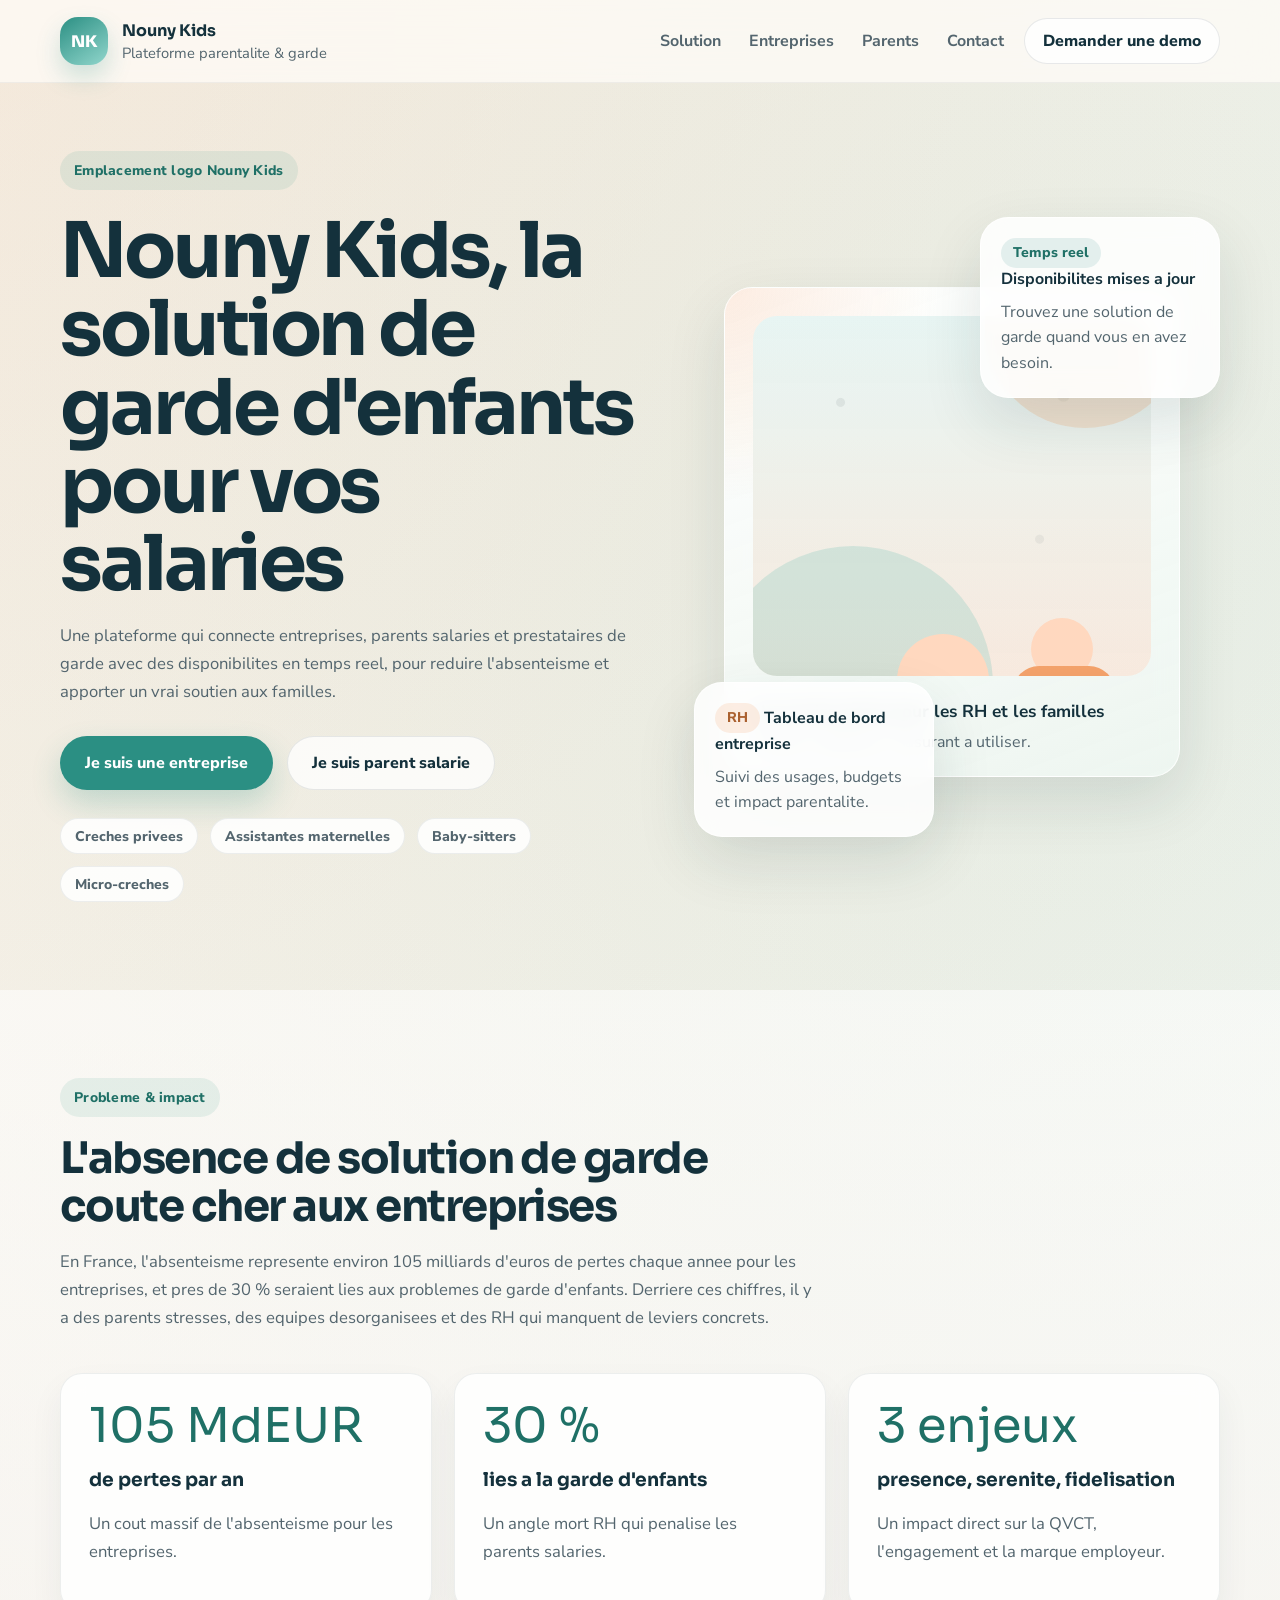
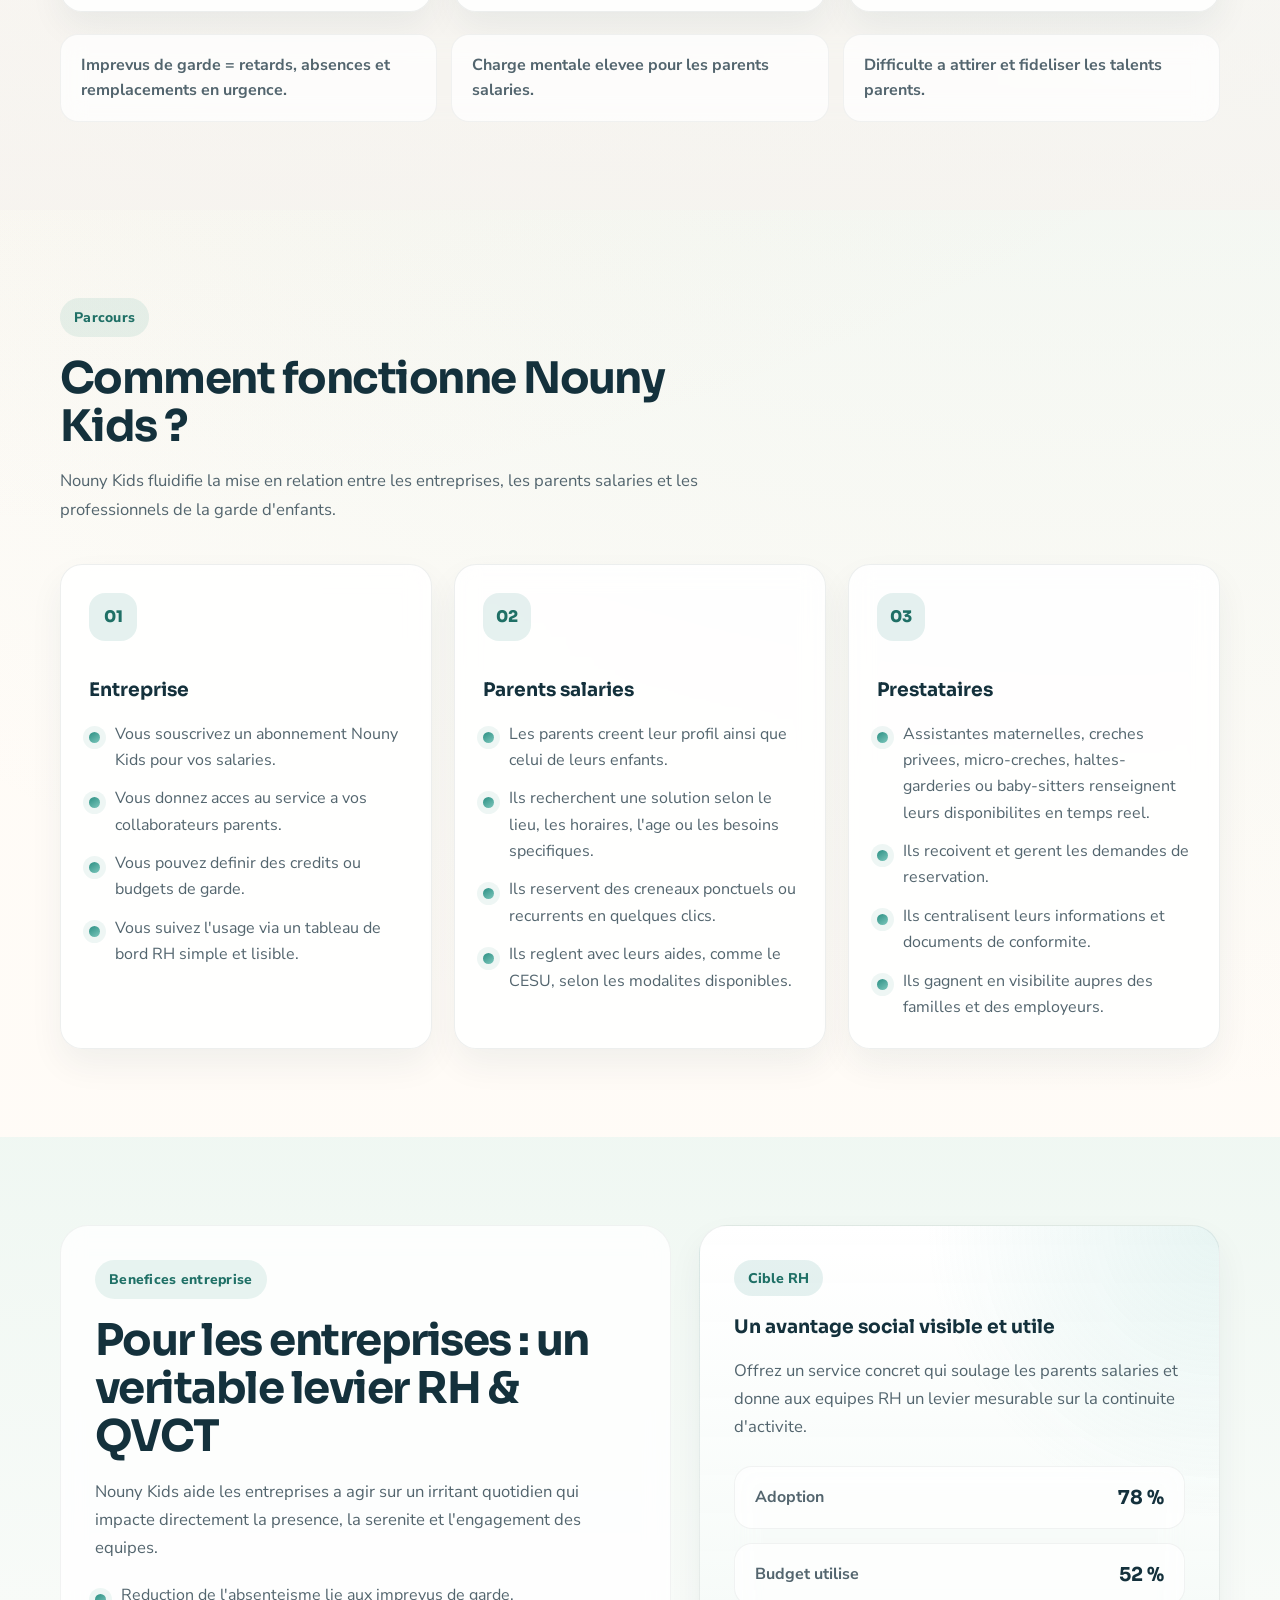
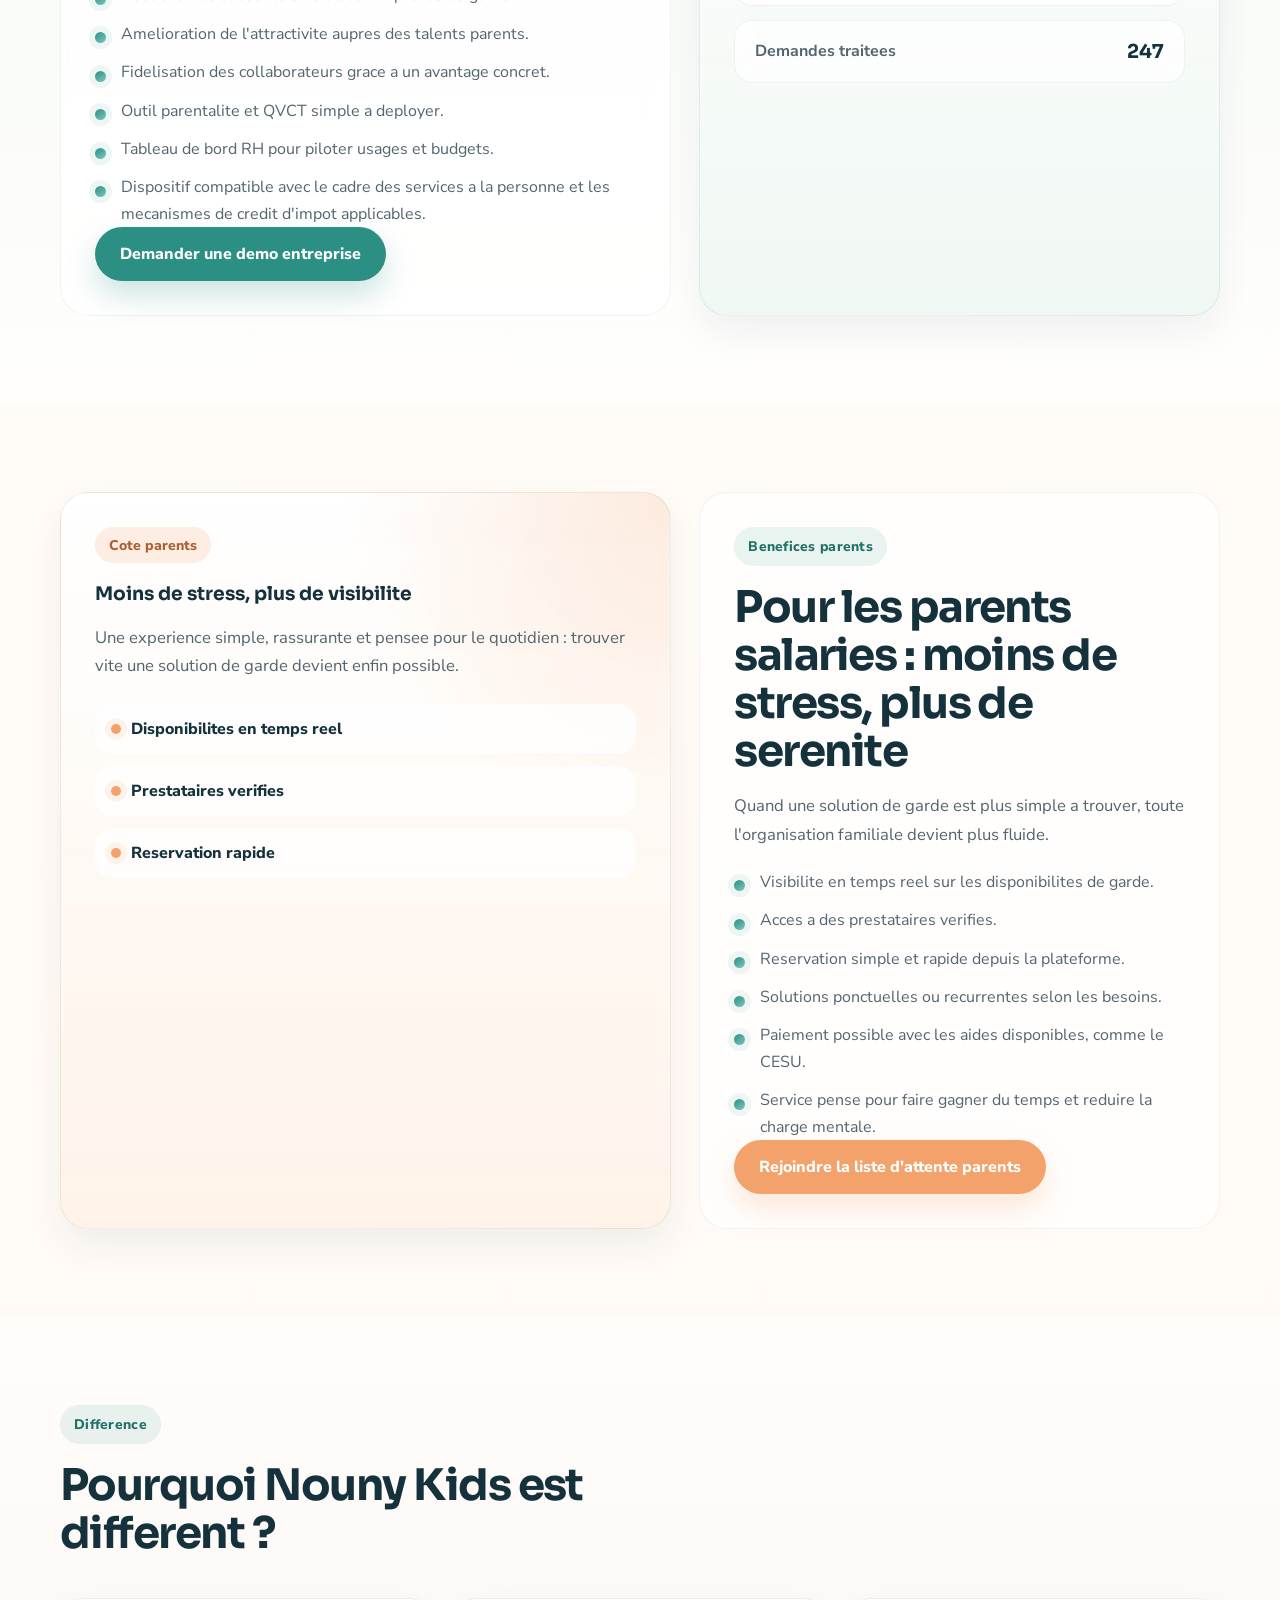
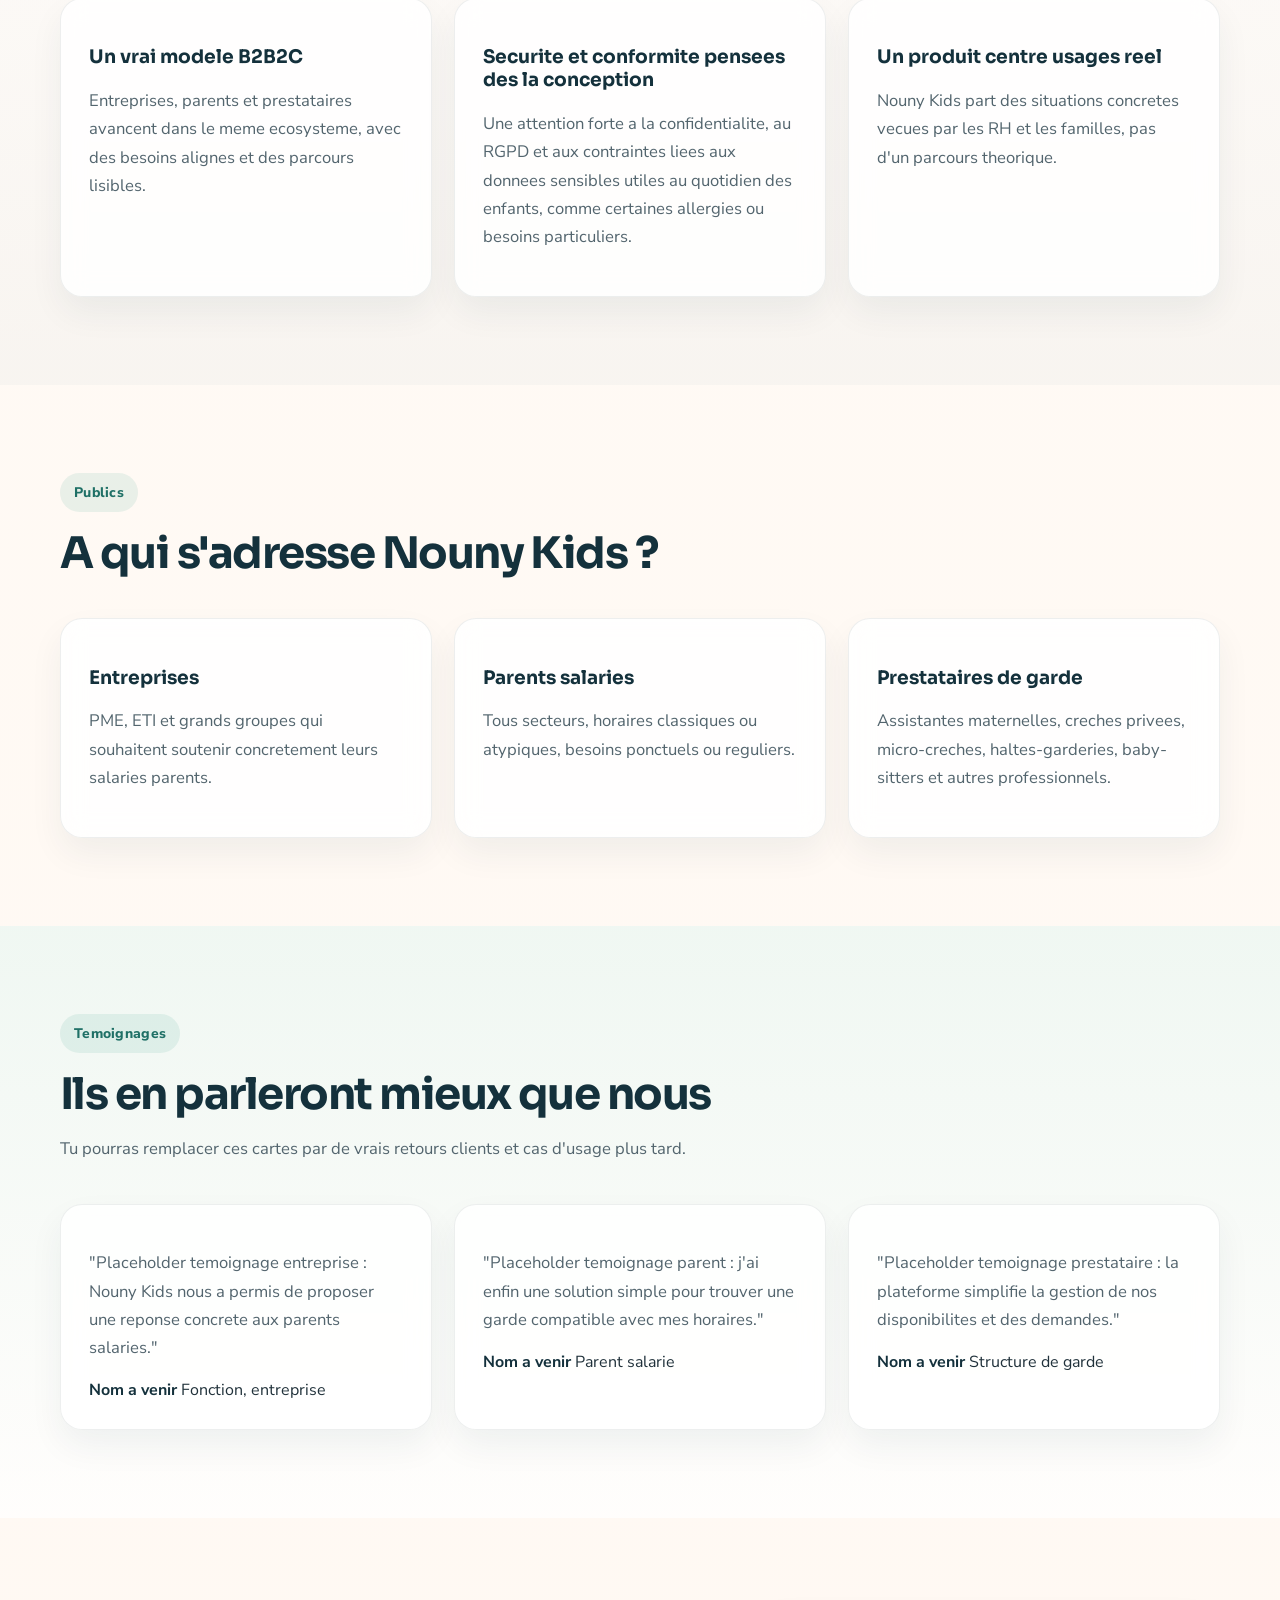
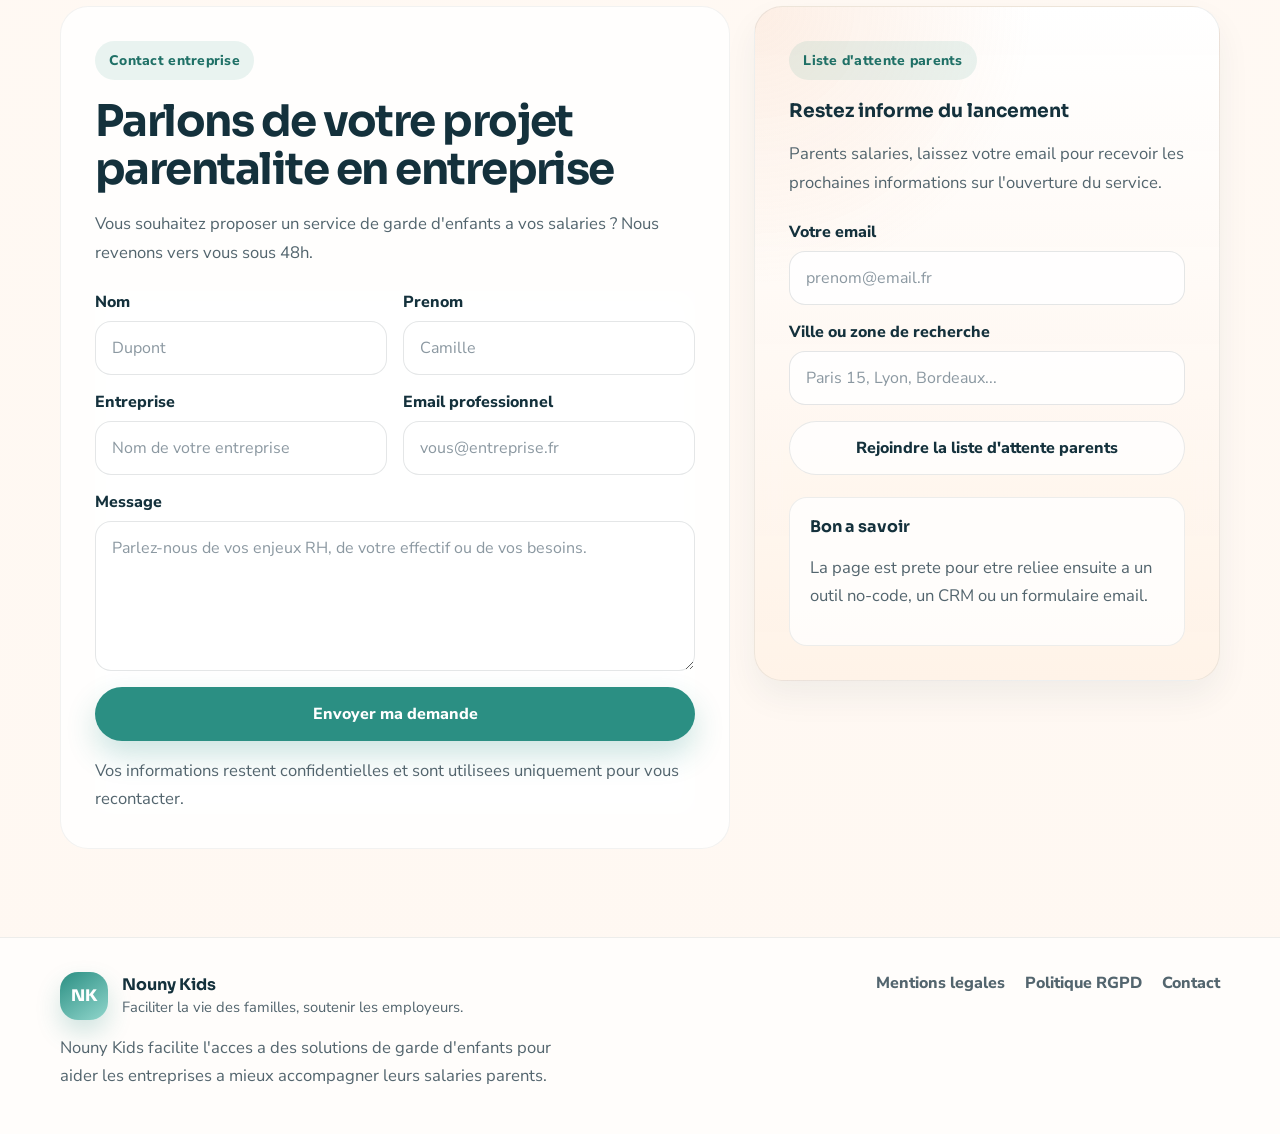
==== index.html @ cc4202b6 "Initial landing page" ====
<!DOCTYPE html>
<html lang="fr">
  <head>
    <meta charset="UTF-8" />
    <meta name="viewport" content="width=device-width, initial-scale=1.0" />
    <title>Nouny Kids | Solution de garde d'enfants pour les salaries</title>
    <meta
      name="description"
      content="Nouny Kids connecte entreprises, parents salaries et professionnels de la garde d'enfants avec des disponibilites en temps reel."
    />
    <link rel="preconnect" href="https://fonts.googleapis.com" />
    <link rel="preconnect" href="https://fonts.gstatic.com" crossorigin />
    <link
      href="https://fonts.googleapis.com/css2?family=Nunito+Sans:wght@400;500;600;700;800&family=Sora:wght@500;600;700;800&display=swap"
      rel="stylesheet"
    />
    <link rel="stylesheet" href="./styles.css" />
  </head>
  <body>
    <header class="site-header">
      <div class="container header-inner">
        <a class="brand" href="#top" aria-label="Nouny Kids">
          <span class="brand-mark">NK</span>
          <span class="brand-text">
            <strong>Nouny Kids</strong>
            <span>Plateforme parentalite & garde</span>
          </span>
        </a>

        <button
          class="nav-toggle"
          type="button"
          aria-expanded="false"
          aria-controls="site-nav"
          aria-label="Ouvrir le menu"
        >
          <span></span>
          <span></span>
          <span></span>
        </button>

        <nav class="site-nav" id="site-nav">
          <a href="#solution">Solution</a>
          <a href="#entreprises">Entreprises</a>
          <a href="#parents">Parents</a>
          <a href="#contact">Contact</a>
        </nav>

        <a class="button button-small button-secondary header-cta" href="#contact"
          >Demander une demo</a
        >
      </div>
    </header>

    <main id="top">
      <section class="hero section">
        <div class="container hero-grid">
          <div class="hero-copy">
            <div class="eyebrow">Emplacement logo Nouny Kids</div>
            <h1>Nouny Kids, la solution de garde d'enfants pour vos salaries</h1>
            <p class="hero-lead">
              Une plateforme qui connecte entreprises, parents salaries et
              prestataires de garde avec des disponibilites en temps reel, pour
              reduire l'absenteisme et apporter un vrai soutien aux familles.
            </p>

            <div class="hero-actions">
              <a class="button button-primary" href="#contact"
                >Je suis une entreprise</a
              >
              <a class="button button-secondary" href="#waitlist"
                >Je suis parent salarie</a
              >
            </div>

            <div class="hero-trust">
              <span>Creches privees</span>
              <span>Assistantes maternelles</span>
              <span>Baby-sitters</span>
              <span>Micro-creches</span>
            </div>
          </div>

          <div class="hero-visual" aria-hidden="true">
            <div class="visual-card visual-card-main">
              <div class="family-scene">
                <div class="parent-figure">
                  <span class="face"></span>
                  <span class="body"></span>
                </div>
                <div class="child-figure">
                  <span class="face"></span>
                  <span class="body"></span>
                </div>
                <div class="scene-dots"></div>
              </div>
              <div class="visual-caption">
                <strong>Un service pense pour les RH et les familles</strong>
                <span>Simple a deployer, rassurant a utiliser.</span>
              </div>
            </div>

            <div class="visual-card visual-card-floating floating-top">
              <span class="mini-pill">Temps reel</span>
              <strong>Disponibilites mises a jour</strong>
              <p>Trouvez une solution de garde quand vous en avez besoin.</p>
            </div>

            <div class="visual-card visual-card-floating floating-bottom">
              <span class="mini-pill mini-pill-alt">RH</span>
              <strong>Tableau de bord entreprise</strong>
              <p>Suivi des usages, budgets et impact parentalite.</p>
            </div>
          </div>
        </div>
      </section>

      <section class="section section-muted" id="solution">
        <div class="container">
          <div class="section-heading">
            <span class="eyebrow">Probleme & impact</span>
            <h2>L'absence de solution de garde coute cher aux entreprises</h2>
            <p>
              En France, l'absenteisme represente environ 105 milliards d'euros
              de pertes chaque annee pour les entreprises, et pres de 30 %
              seraient lies aux problemes de garde d'enfants. Derriere ces
              chiffres, il y a des parents stresses, des equipes desorganisees
              et des RH qui manquent de leviers concrets.
            </p>
          </div>

          <div class="stats-grid">
            <article class="stat-card">
              <span class="stat-value">105 MdEUR</span>
              <h3>de pertes par an</h3>
              <p>Un cout massif de l'absenteisme pour les entreprises.</p>
            </article>
            <article class="stat-card">
              <span class="stat-value">30 %</span>
              <h3>lies a la garde d'enfants</h3>
              <p>Un angle mort RH qui penalise les parents salaries.</p>
            </article>
            <article class="stat-card">
              <span class="stat-value">3 enjeux</span>
              <h3>presence, serenite, fidelisation</h3>
              <p>
                Un impact direct sur la QVCT, l'engagement et la marque employeur.
              </p>
            </article>
          </div>

          <div class="impact-strip">
            <div>Imprevus de garde = retards, absences et remplacements en urgence.</div>
            <div>Charge mentale elevee pour les parents salaries.</div>
            <div>Difficulte a attirer et fideliser les talents parents.</div>
          </div>
        </div>
      </section>

      <section class="section">
        <div class="container">
          <div class="section-heading narrow">
            <span class="eyebrow">Parcours</span>
            <h2>Comment fonctionne Nouny Kids ?</h2>
            <p>
              Nouny Kids fluidifie la mise en relation entre les entreprises,
              les parents salaries et les professionnels de la garde d'enfants.
            </p>
          </div>

          <div class="steps-grid">
            <article class="step-card">
              <div class="step-badge">01</div>
              <h3>Entreprise</h3>
              <ul>
                <li>Vous souscrivez un abonnement Nouny Kids pour vos salaries.</li>
                <li>Vous donnez acces au service a vos collaborateurs parents.</li>
                <li>Vous pouvez definir des credits ou budgets de garde.</li>
                <li>Vous suivez l'usage via un tableau de bord RH simple et lisible.</li>
              </ul>
            </article>

            <article class="step-card">
              <div class="step-badge">02</div>
              <h3>Parents salaries</h3>
              <ul>
                <li>Les parents creent leur profil ainsi que celui de leurs enfants.</li>
                <li>
                  Ils recherchent une solution selon le lieu, les horaires, l'age
                  ou les besoins specifiques.
                </li>
                <li>
                  Ils reservent des creneaux ponctuels ou recurrents en quelques clics.
                </li>
                <li>Ils reglent avec leurs aides, comme le CESU, selon les modalites disponibles.</li>
              </ul>
            </article>

            <article class="step-card">
              <div class="step-badge">03</div>
              <h3>Prestataires</h3>
              <ul>
                <li>
                  Assistantes maternelles, creches privees, micro-creches,
                  haltes-garderies ou baby-sitters renseignent leurs disponibilites
                  en temps reel.
                </li>
                <li>Ils recoivent et gerent les demandes de reservation.</li>
                <li>Ils centralisent leurs informations et documents de conformite.</li>
                <li>Ils gagnent en visibilite aupres des familles et des employeurs.</li>
              </ul>
            </article>
          </div>
        </div>
      </section>

      <section class="section section-tint" id="entreprises">
        <div class="container split-layout">
          <div class="content-panel">
            <span class="eyebrow">Benefices entreprise</span>
            <h2>Pour les entreprises : un veritable levier RH & QVCT</h2>
            <p>
              Nouny Kids aide les entreprises a agir sur un irritant quotidien
              qui impacte directement la presence, la serenite et l'engagement
              des equipes.
            </p>
            <ul class="benefits-list">
              <li>Reduction de l'absenteisme lie aux imprevus de garde.</li>
              <li>Amelioration de l'attractivite aupres des talents parents.</li>
              <li>Fidelisation des collaborateurs grace a un avantage concret.</li>
              <li>Outil parentalite et QVCT simple a deployer.</li>
              <li>Tableau de bord RH pour piloter usages et budgets.</li>
              <li>
                Dispositif compatible avec le cadre des services a la personne et
                les mecanismes de credit d'impot applicables.
              </li>
            </ul>
            <a class="button button-primary" href="#contact"
              >Demander une demo entreprise</a
            >
          </div>

          <aside class="info-card">
            <div class="info-chip">Cible RH</div>
            <h3>Un avantage social visible et utile</h3>
            <p>
              Offrez un service concret qui soulage les parents salaries et donne
              aux equipes RH un levier mesurable sur la continuite d'activite.
            </p>
            <div class="dashboard-mockup">
              <div>
                <span>Adoption</span>
                <strong>78 %</strong>
              </div>
              <div>
                <span>Budget utilise</span>
                <strong>52 %</strong>
              </div>
              <div>
                <span>Demandes traitees</span>
                <strong>247</strong>
              </div>
            </div>
          </aside>
        </div>
      </section>

      <section class="section" id="parents">
        <div class="container split-layout reverse-on-mobile">
          <aside class="info-card info-card-warm">
            <div class="info-chip info-chip-soft">Cote parents</div>
            <h3>Moins de stress, plus de visibilite</h3>
            <p>
              Une experience simple, rassurante et pensee pour le quotidien :
              trouver vite une solution de garde devient enfin possible.
            </p>
            <div class="check-stack">
              <span>Disponibilites en temps reel</span>
              <span>Prestataires verifies</span>
              <span>Reservation rapide</span>
            </div>
          </aside>

          <div class="content-panel">
            <span class="eyebrow">Benefices parents</span>
            <h2>Pour les parents salaries : moins de stress, plus de serenite</h2>
            <p>
              Quand une solution de garde est plus simple a trouver, toute
              l'organisation familiale devient plus fluide.
            </p>
            <ul class="benefits-list">
              <li>Visibilite en temps reel sur les disponibilites de garde.</li>
              <li>Acces a des prestataires verifies.</li>
              <li>Reservation simple et rapide depuis la plateforme.</li>
              <li>Solutions ponctuelles ou recurrentes selon les besoins.</li>
              <li>Paiement possible avec les aides disponibles, comme le CESU.</li>
              <li>
                Service pense pour faire gagner du temps et reduire la charge mentale.
              </li>
            </ul>
            <a class="button button-secondary button-secondary-strong" href="#waitlist"
              >Rejoindre la liste d'attente parents</a
            >
          </div>
        </div>
      </section>

      <section class="section section-muted">
        <div class="container">
          <div class="section-heading narrow">
            <span class="eyebrow">Difference</span>
            <h2>Pourquoi Nouny Kids est different ?</h2>
          </div>

          <div class="feature-grid">
            <article class="feature-card">
              <h3>Un vrai modele B2B2C</h3>
              <p>
                Entreprises, parents et prestataires avancent dans le meme
                ecosysteme, avec des besoins alignes et des parcours lisibles.
              </p>
            </article>
            <article class="feature-card">
              <h3>Securite et conformite pensees des la conception</h3>
              <p>
                Une attention forte a la confidentialite, au RGPD et aux
                contraintes liees aux donnees sensibles utiles au quotidien des
                enfants, comme certaines allergies ou besoins particuliers.
              </p>
            </article>
            <article class="feature-card">
              <h3>Un produit centre usages reel</h3>
              <p>
                Nouny Kids part des situations concretes vecues par les RH et
                les familles, pas d'un parcours theorique.
              </p>
            </article>
          </div>
        </div>
      </section>

      <section class="section">
        <div class="container">
          <div class="section-heading narrow">
            <span class="eyebrow">Publics</span>
            <h2>A qui s'adresse Nouny Kids ?</h2>
          </div>

          <div class="audience-grid">
            <article class="audience-card">
              <h3>Entreprises</h3>
              <p>
                PME, ETI et grands groupes qui souhaitent soutenir concretement
                leurs salaries parents.
              </p>
            </article>
            <article class="audience-card">
              <h3>Parents salaries</h3>
              <p>
                Tous secteurs, horaires classiques ou atypiques, besoins
                ponctuels ou reguliers.
              </p>
            </article>
            <article class="audience-card">
              <h3>Prestataires de garde</h3>
              <p>
                Assistantes maternelles, creches privees, micro-creches,
                haltes-garderies, baby-sitters et autres professionnels.
              </p>
            </article>
          </div>
        </div>
      </section>

      <section class="section section-tint">
        <div class="container">
          <div class="section-heading narrow">
            <span class="eyebrow">Temoignages</span>
            <h2>Ils en parleront mieux que nous</h2>
            <p>
              Tu pourras remplacer ces cartes par de vrais retours clients et
              cas d'usage plus tard.
            </p>
          </div>

          <div class="testimonials-grid">
            <article class="testimonial-card">
              <p>
                "Placeholder temoignage entreprise : Nouny Kids nous a permis de
                proposer une reponse concrete aux parents salaries."
              </p>
              <strong>Nom a venir</strong>
              <span>Fonction, entreprise</span>
            </article>
            <article class="testimonial-card">
              <p>
                "Placeholder temoignage parent : j'ai enfin une solution simple
                pour trouver une garde compatible avec mes horaires."
              </p>
              <strong>Nom a venir</strong>
              <span>Parent salarie</span>
            </article>
            <article class="testimonial-card">
              <p>
                "Placeholder temoignage prestataire : la plateforme simplifie la
                gestion de nos disponibilites et des demandes."
              </p>
              <strong>Nom a venir</strong>
              <span>Structure de garde</span>
            </article>
          </div>
        </div>
      </section>

      <section class="section" id="contact">
        <div class="container contact-grid">
          <div class="content-panel">
            <span class="eyebrow">Contact entreprise</span>
            <h2>Parlons de votre projet parentalite en entreprise</h2>
            <p>
              Vous souhaitez proposer un service de garde d'enfants a vos
              salaries ? Nous revenons vers vous sous 48h.
            </p>

            <form class="contact-form" action="#" method="post">
              <div class="form-row">
                <label>
                  <span>Nom</span>
                  <input type="text" name="last_name" placeholder="Dupont" />
                </label>
                <label>
                  <span>Prenom</span>
                  <input type="text" name="first_name" placeholder="Camille" />
                </label>
              </div>

              <div class="form-row">
                <label>
                  <span>Entreprise</span>
                  <input type="text" name="company" placeholder="Nom de votre entreprise" />
                </label>
                <label>
                  <span>Email professionnel</span>
                  <input type="email" name="email" placeholder="vous@entreprise.fr" />
                </label>
              </div>

              <label>
                <span>Message</span>
                <textarea
                  name="message"
                  rows="5"
                  placeholder="Parlez-nous de vos enjeux RH, de votre effectif ou de vos besoins."
                ></textarea>
              </label>

              <button class="button button-primary" type="submit">
                Envoyer ma demande
              </button>
              <p class="form-note">
                Vos informations restent confidentielles et sont utilisees
                uniquement pour vous recontacter.
              </p>
            </form>
          </div>

          <aside class="waitlist-card" id="waitlist">
            <span class="eyebrow">Liste d'attente parents</span>
            <h3>Restez informe du lancement</h3>
            <p>
              Parents salaries, laissez votre email pour recevoir les prochaines
              informations sur l'ouverture du service.
            </p>

            <form class="waitlist-form" action="#" method="post">
              <label>
                <span>Votre email</span>
                <input type="email" name="waitlist_email" placeholder="prenom@email.fr" />
              </label>
              <label>
                <span>Ville ou zone de recherche</span>
                <input type="text" name="area" placeholder="Paris 15, Lyon, Bordeaux..." />
              </label>
              <button class="button button-secondary button-full" type="submit">
                Rejoindre la liste d'attente parents
              </button>
            </form>

            <div class="waitlist-note">
              <strong>Bon a savoir</strong>
              <p>
                La page est prete pour etre reliee ensuite a un outil no-code,
                un CRM ou un formulaire email.
              </p>
            </div>
          </aside>
        </div>
      </section>
    </main>

    <footer class="site-footer">
      <div class="container footer-inner">
        <div>
          <a class="brand brand-footer" href="#top" aria-label="Nouny Kids">
            <span class="brand-mark">NK</span>
            <span class="brand-text">
              <strong>Nouny Kids</strong>
              <span>Faciliter la vie des familles, soutenir les employeurs.</span>
            </span>
          </a>
          <p class="footer-mission">
            Nouny Kids facilite l'acces a des solutions de garde d'enfants pour
            aider les entreprises a mieux accompagner leurs salaries parents.
          </p>
        </div>

        <nav class="footer-links" aria-label="Liens legaux">
          <a href="#">Mentions legales</a>
          <a href="#">Politique RGPD</a>
          <a href="#contact">Contact</a>
        </nav>
      </div>
    </footer>

    <script src="./script.js"></script>
  </body>
</html>
---- styles.css ----
:root {
  --bg: #fffdf9;
  --surface: rgba(255, 255, 255, 0.84);
  --surface-strong: #ffffff;
  --surface-muted: #f6f3ef;
  --surface-tint: #eef7f2;
  --surface-peach: #fff2e7;
  --text: #20313a;
  --text-soft: #53656e;
  --title: #14313c;
  --line: rgba(32, 49, 58, 0.1);
  --primary: #2b8f83;
  --primary-dark: #1f7066;
  --secondary: #f3a26b;
  --secondary-dark: #d18353;
  --accent: #7dc7bc;
  --shadow: 0 24px 60px rgba(26, 58, 61, 0.12);
  --radius-xl: 28px;
  --radius-lg: 22px;
  --radius-md: 18px;
  --radius-sm: 14px;
  --container: min(1160px, calc(100vw - 32px));
}

*,
*::before,
*::after {
  box-sizing: border-box;
}

html {
  scroll-behavior: smooth;
}

body {
  margin: 0;
  font-family: "Nunito Sans", sans-serif;
  color: var(--text);
  background:
    radial-gradient(circle at top left, rgba(243, 162, 107, 0.18), transparent 28%),
    radial-gradient(circle at 85% 8%, rgba(125, 199, 188, 0.2), transparent 30%),
    linear-gradient(180deg, #fffdf9 0%, #fff8f2 100%);
}

img {
  max-width: 100%;
  display: block;
}

a {
  color: inherit;
  text-decoration: none;
}

button,
input,
textarea {
  font: inherit;
}

.container {
  width: var(--container);
  margin: 0 auto;
}

.section {
  padding: 88px 0;
}

.section-muted {
  background: linear-gradient(180deg, rgba(255, 255, 255, 0.55), rgba(246, 243, 239, 0.8));
}

.section-tint {
  background: linear-gradient(180deg, rgba(238, 247, 242, 0.9), rgba(255, 255, 255, 0.76));
}

.site-header {
  position: sticky;
  top: 0;
  z-index: 20;
  backdrop-filter: blur(18px);
  background: rgba(255, 253, 249, 0.72);
  border-bottom: 1px solid rgba(32, 49, 58, 0.06);
}

.header-inner {
  display: flex;
  align-items: center;
  justify-content: space-between;
  min-height: 82px;
  gap: 20px;
}

.brand {
  display: inline-flex;
  align-items: center;
  gap: 14px;
}

.brand-mark {
  display: grid;
  place-items: center;
  width: 48px;
  height: 48px;
  border-radius: 18px;
  background: linear-gradient(145deg, var(--primary), #91d6cc);
  color: #fff;
  font-family: "Sora", sans-serif;
  font-weight: 800;
  box-shadow: 0 12px 24px rgba(43, 143, 131, 0.22);
}

.brand-text {
  display: flex;
  flex-direction: column;
  gap: 2px;
}

.brand-text strong,
h1,
h2,
h3 {
  font-family: "Sora", sans-serif;
}

.brand-text strong {
  color: var(--title);
  font-size: 1rem;
}

.brand-text span {
  color: var(--text-soft);
  font-size: 0.92rem;
}

.site-nav {
  display: flex;
  align-items: center;
  gap: 28px;
  margin-left: auto;
}

.site-nav a {
  color: var(--text-soft);
  font-weight: 700;
}

.site-nav a:hover,
.site-nav a:focus-visible {
  color: var(--title);
}

.nav-toggle {
  display: none;
  width: 48px;
  height: 48px;
  padding: 0;
  border: 0;
  border-radius: 16px;
  background: rgba(43, 143, 131, 0.1);
  cursor: pointer;
}

.nav-toggle span {
  display: block;
  width: 20px;
  height: 2px;
  margin: 5px auto;
  background: var(--title);
  border-radius: 999px;
}

.button {
  display: inline-flex;
  align-items: center;
  justify-content: center;
  gap: 10px;
  min-height: 54px;
  padding: 0 24px;
  border-radius: 999px;
  border: 1px solid transparent;
  font-weight: 800;
  transition:
    transform 0.18s ease,
    box-shadow 0.18s ease,
    background 0.18s ease;
}

.button:hover,
.button:focus-visible {
  transform: translateY(-1px);
}

.button-primary {
  background: var(--primary);
  color: #fff;
  box-shadow: 0 14px 30px rgba(43, 143, 131, 0.24);
}

.button-primary:hover,
.button-primary:focus-visible {
  background: var(--primary-dark);
}

.button-secondary {
  background: rgba(255, 255, 255, 0.76);
  color: var(--title);
  border-color: rgba(32, 49, 58, 0.1);
}

.button-secondary:hover,
.button-secondary:focus-visible {
  background: #fff;
  box-shadow: 0 10px 30px rgba(20, 49, 60, 0.08);
}

.button-secondary-strong {
  background: var(--secondary);
  color: #fff;
  border-color: transparent;
  box-shadow: 0 14px 30px rgba(243, 162, 107, 0.26);
}

.button-secondary-strong:hover,
.button-secondary-strong:focus-visible {
  background: var(--secondary-dark);
}

.button-small {
  min-height: 46px;
  padding: 0 18px;
}

.button-full {
  width: 100%;
}

.hero {
  padding-top: 68px;
}

.hero-grid {
  display: grid;
  grid-template-columns: 1.05fr 0.95fr;
  align-items: center;
  gap: 52px;
}

.eyebrow {
  display: inline-flex;
  align-items: center;
  gap: 10px;
  padding: 10px 14px;
  border-radius: 999px;
  background: rgba(43, 143, 131, 0.1);
  color: var(--primary-dark);
  font-weight: 800;
  font-size: 0.87rem;
  letter-spacing: 0.02em;
}

.hero-copy h1 {
  margin: 22px 0 18px;
  color: var(--title);
  font-size: clamp(2.8rem, 6vw, 4.9rem);
  line-height: 1.02;
  letter-spacing: -0.04em;
}

.hero-lead,
.section-heading p,
.content-panel p,
.info-card p,
.waitlist-card p,
.testimonial-card p,
.footer-mission,
.feature-card p,
.audience-card p,
.stat-card p {
  color: var(--text-soft);
  line-height: 1.7;
  font-size: 1.04rem;
}

.hero-actions {
  display: flex;
  flex-wrap: wrap;
  gap: 14px;
  margin-top: 30px;
}

.hero-trust {
  display: flex;
  flex-wrap: wrap;
  gap: 12px;
  margin-top: 28px;
}

.hero-trust span,
.mini-pill,
.info-chip {
  display: inline-flex;
  align-items: center;
  justify-content: center;
  min-height: 36px;
  padding: 0 14px;
  border-radius: 999px;
  background: rgba(255, 255, 255, 0.86);
  border: 1px solid rgba(32, 49, 58, 0.08);
  color: var(--text-soft);
  font-weight: 800;
  font-size: 0.88rem;
}

.hero-visual {
  position: relative;
  min-height: 620px;
}

.visual-card {
  position: absolute;
  border-radius: var(--radius-xl);
  background: rgba(255, 255, 255, 0.86);
  border: 1px solid rgba(255, 255, 255, 0.74);
  box-shadow: var(--shadow);
}

.visual-card-main {
  inset: 70px 40px 60px 30px;
  padding: 28px;
  background:
    radial-gradient(circle at top left, rgba(243, 162, 107, 0.2), transparent 32%),
    linear-gradient(160deg, rgba(255, 255, 255, 0.98), rgba(238, 247, 242, 0.88));
}

.family-scene {
  position: relative;
  height: 360px;
  border-radius: 24px;
  background:
    linear-gradient(180deg, rgba(125, 199, 188, 0.18), rgba(243, 162, 107, 0.15)),
    linear-gradient(180deg, #ffffff, #f8f6f2);
  overflow: hidden;
}

.family-scene::before,
.family-scene::after {
  content: "";
  position: absolute;
  border-radius: 999px;
}

.family-scene::before {
  width: 280px;
  height: 280px;
  left: -40px;
  bottom: -150px;
  background: rgba(125, 199, 188, 0.28);
}

.family-scene::after {
  width: 200px;
  height: 200px;
  right: -34px;
  top: -88px;
  background: rgba(243, 162, 107, 0.24);
}

.parent-figure,
.child-figure {
  position: absolute;
  bottom: 42px;
}

.parent-figure {
  left: 118px;
}

.child-figure {
  left: 260px;
  bottom: 58px;
}

.parent-figure .face,
.child-figure .face {
  display: block;
  border-radius: 999px;
  background: #ffd8bf;
  position: absolute;
}

.parent-figure .face {
  width: 92px;
  height: 92px;
  left: 26px;
  top: 0;
}

.child-figure .face {
  width: 62px;
  height: 62px;
  left: 18px;
  top: 0;
}

.parent-figure .body,
.child-figure .body {
  display: block;
  border-radius: 26px 26px 18px 18px;
  position: absolute;
}

.parent-figure .body {
  width: 144px;
  height: 188px;
  top: 72px;
  background: linear-gradient(180deg, #2b8f83, #1e6f68);
}

.child-figure .body {
  width: 102px;
  height: 132px;
  top: 48px;
  background: linear-gradient(180deg, #f3a26b, #db8350);
}

.scene-dots {
  position: absolute;
  inset: 0;
  background-image:
    radial-gradient(circle at 22% 24%, rgba(32, 49, 58, 0.08) 0 4px, transparent 5px),
    radial-gradient(circle at 78% 22%, rgba(32, 49, 58, 0.06) 0 6px, transparent 7px),
    radial-gradient(circle at 72% 62%, rgba(32, 49, 58, 0.06) 0 4px, transparent 5px);
}

.visual-caption {
  display: grid;
  gap: 8px;
  margin-top: 24px;
}

.visual-caption strong {
  color: var(--title);
  font-size: 1.08rem;
}

.visual-caption span {
  color: var(--text-soft);
}

.visual-card-floating {
  width: 240px;
  padding: 20px;
}

.floating-top {
  top: 0;
  right: 0;
}

.floating-bottom {
  left: 0;
  bottom: 0;
}

.visual-card-floating strong,
.feature-card h3,
.step-card h3,
.content-panel h2,
.info-card h3,
.waitlist-card h3,
.section-heading h2,
.stat-card h3,
.audience-card h3,
.testimonial-card strong {
  color: var(--title);
}

.visual-card-floating p {
  margin: 10px 0 0;
  color: var(--text-soft);
  line-height: 1.6;
}

.mini-pill {
  justify-self: start;
  min-height: 30px;
  padding: 0 12px;
  background: rgba(43, 143, 131, 0.12);
  color: var(--primary-dark);
  border: 0;
}

.mini-pill-alt {
  background: rgba(243, 162, 107, 0.18);
  color: #aa602f;
}

.section-heading {
  max-width: 760px;
  margin-bottom: 40px;
}

.section-heading.narrow {
  max-width: 680px;
}

.section-heading h2,
.content-panel h2 {
  margin: 18px 0 14px;
  font-size: clamp(2rem, 3.4vw, 3rem);
  line-height: 1.1;
  letter-spacing: -0.035em;
}

.stats-grid,
.steps-grid,
.feature-grid,
.audience-grid,
.testimonials-grid {
  display: grid;
  gap: 22px;
}

.stats-grid {
  grid-template-columns: repeat(3, minmax(0, 1fr));
}

.stat-card,
.step-card,
.feature-card,
.audience-card,
.testimonial-card,
.info-card,
.waitlist-card,
.content-panel,
.contact-form,
.dashboard-mockup,
.impact-strip,
.visual-card,
.contact-grid > * {
  backdrop-filter: blur(12px);
}

.stat-card,
.step-card,
.feature-card,
.audience-card,
.testimonial-card,
.info-card,
.waitlist-card {
  padding: 28px;
  border-radius: var(--radius-lg);
  background: rgba(255, 255, 255, 0.84);
  border: 1px solid rgba(32, 49, 58, 0.08);
  box-shadow: 0 16px 34px rgba(20, 49, 60, 0.06);
}

.stat-value {
  display: block;
  color: var(--primary-dark);
  font-family: "Sora", sans-serif;
  font-size: clamp(2rem, 4vw, 3rem);
  line-height: 1;
  margin-bottom: 18px;
}

.impact-strip {
  display: grid;
  grid-template-columns: repeat(3, minmax(0, 1fr));
  gap: 14px;
  margin-top: 22px;
}

.impact-strip div {
  padding: 18px 20px;
  border-radius: var(--radius-md);
  background: rgba(255, 255, 255, 0.74);
  border: 1px solid rgba(32, 49, 58, 0.06);
  color: var(--text-soft);
  font-weight: 700;
  line-height: 1.55;
}

.steps-grid {
  grid-template-columns: repeat(3, minmax(0, 1fr));
}

.step-badge {
  display: inline-grid;
  place-items: center;
  width: 48px;
  height: 48px;
  border-radius: 16px;
  background: rgba(43, 143, 131, 0.12);
  color: var(--primary-dark);
  font-family: "Sora", sans-serif;
  font-weight: 800;
  margin-bottom: 18px;
}

.step-card ul,
.benefits-list {
  display: grid;
  gap: 12px;
  padding: 0;
  margin: 20px 0 0;
  list-style: none;
}

.step-card li,
.benefits-list li {
  position: relative;
  padding-left: 26px;
  color: var(--text-soft);
  line-height: 1.65;
}

.step-card li::before,
.benefits-list li::before {
  content: "";
  position: absolute;
  top: 0.72em;
  left: 0;
  width: 11px;
  height: 11px;
  border-radius: 999px;
  background: linear-gradient(145deg, var(--primary), var(--accent));
  box-shadow: 0 0 0 6px rgba(43, 143, 131, 0.08);
}

.split-layout {
  display: grid;
  grid-template-columns: 1.08fr 0.92fr;
  gap: 28px;
  align-items: stretch;
}

.content-panel,
.info-card,
.waitlist-card {
  padding: 34px;
  border-radius: var(--radius-xl);
}

.content-panel {
  background: rgba(255, 255, 255, 0.8);
  border: 1px solid rgba(32, 49, 58, 0.06);
}

.info-card {
  background:
    radial-gradient(circle at top right, rgba(125, 199, 188, 0.18), transparent 34%),
    linear-gradient(180deg, rgba(255, 255, 255, 0.95), rgba(238, 247, 242, 0.88));
}

.info-card-warm {
  background:
    radial-gradient(circle at top right, rgba(243, 162, 107, 0.22), transparent 34%),
    linear-gradient(180deg, rgba(255, 255, 255, 0.95), rgba(255, 242, 231, 0.92));
}

.info-chip {
  width: max-content;
  background: rgba(43, 143, 131, 0.12);
  color: var(--primary-dark);
  border: 0;
}

.info-chip-soft {
  background: rgba(243, 162, 107, 0.18);
  color: #aa602f;
}

.dashboard-mockup {
  display: grid;
  gap: 14px;
  margin-top: 24px;
}

.dashboard-mockup div {
  display: flex;
  justify-content: space-between;
  align-items: center;
  padding: 18px 20px;
  border-radius: var(--radius-md);
  background: rgba(255, 255, 255, 0.74);
  border: 1px solid rgba(32, 49, 58, 0.06);
}

.dashboard-mockup span {
  color: var(--text-soft);
  font-weight: 700;
}

.dashboard-mockup strong {
  color: var(--title);
  font-family: "Sora", sans-serif;
  font-size: 1.2rem;
}

.check-stack {
  display: grid;
  gap: 12px;
  margin-top: 24px;
}

.check-stack span {
  display: inline-flex;
  align-items: center;
  gap: 10px;
  padding: 14px 16px;
  border-radius: var(--radius-md);
  background: rgba(255, 255, 255, 0.76);
  font-weight: 800;
  color: var(--title);
}

.check-stack span::before {
  content: "";
  width: 10px;
  height: 10px;
  border-radius: 999px;
  background: var(--secondary);
  box-shadow: 0 0 0 6px rgba(243, 162, 107, 0.12);
}

.feature-grid,
.audience-grid,
.testimonials-grid {
  grid-template-columns: repeat(3, minmax(0, 1fr));
}

.contact-grid {
  display: grid;
  grid-template-columns: 1.18fr 0.82fr;
  gap: 24px;
  align-items: start;
}

.contact-form,
.waitlist-form {
  display: grid;
  gap: 16px;
  margin-top: 24px;
}

.form-row {
  display: grid;
  grid-template-columns: repeat(2, minmax(0, 1fr));
  gap: 16px;
}

label {
  display: grid;
  gap: 8px;
}

label span {
  font-weight: 800;
  color: var(--title);
}

input,
textarea {
  width: 100%;
  border: 1px solid rgba(32, 49, 58, 0.12);
  border-radius: 16px;
  background: rgba(255, 255, 255, 0.9);
  padding: 15px 16px;
  color: var(--text);
  transition:
    border-color 0.18s ease,
    box-shadow 0.18s ease;
}

input::placeholder,
textarea::placeholder {
  color: #8b98a1;
}

input:focus,
textarea:focus {
  outline: none;
  border-color: rgba(43, 143, 131, 0.55);
  box-shadow: 0 0 0 4px rgba(43, 143, 131, 0.12);
}

textarea {
  resize: vertical;
  min-height: 150px;
}

.form-note {
  margin: 0;
  color: var(--text-soft);
  font-size: 0.95rem;
}

.waitlist-card {
  background:
    radial-gradient(circle at top left, rgba(243, 162, 107, 0.18), transparent 34%),
    linear-gradient(180deg, rgba(255, 255, 255, 0.95), rgba(255, 242, 231, 0.92));
}

.waitlist-note {
  margin-top: 22px;
  padding: 18px 20px;
  border-radius: var(--radius-md);
  background: rgba(255, 255, 255, 0.78);
  border: 1px solid rgba(32, 49, 58, 0.08);
}

.waitlist-note strong {
  display: block;
  margin-bottom: 8px;
  color: var(--title);
  font-family: "Sora", sans-serif;
}

.site-footer {
  padding: 34px 0 44px;
  border-top: 1px solid rgba(32, 49, 58, 0.08);
  background: rgba(255, 255, 255, 0.7);
}

.footer-inner {
  display: flex;
  justify-content: space-between;
  align-items: flex-start;
  gap: 24px;
}

.brand-footer {
  margin-bottom: 14px;
}

.footer-mission {
  max-width: 520px;
  margin: 0;
}

.footer-links {
  display: flex;
  flex-wrap: wrap;
  gap: 20px;
  color: var(--text-soft);
  font-weight: 800;
}

.footer-links a:hover,
.footer-links a:focus-visible {
  color: var(--title);
}

@media (max-width: 1080px) {
  .hero-grid,
  .split-layout,
  .contact-grid {
    grid-template-columns: 1fr;
  }

  .hero-visual {
    min-height: 520px;
  }

  .visual-card-main {
    inset: 60px 24px 24px;
  }

  .floating-top {
    right: 18px;
  }

  .floating-bottom {
    left: 18px;
  }

  .stats-grid,
  .steps-grid,
  .feature-grid,
  .audience-grid,
  .testimonials-grid,
  .impact-strip {
    grid-template-columns: 1fr;
  }
}

@media (max-width: 860px) {
  .site-nav,
  .header-cta {
    display: none;
  }

  .nav-toggle {
    display: block;
    margin-left: auto;
  }

  .site-nav.is-open {
    position: absolute;
    top: calc(100% - 4px);
    left: 16px;
    right: 16px;
    display: grid;
    gap: 10px;
    padding: 16px;
    border-radius: 20px;
    background: rgba(255, 255, 255, 0.96);
    border: 1px solid rgba(32, 49, 58, 0.08);
    box-shadow: 0 18px 34px rgba(20, 49, 60, 0.12);
  }

  .site-nav.is-open a {
    padding: 12px 14px;
    border-radius: 14px;
    background: rgba(246, 243, 239, 0.72);
  }
}

@media (max-width: 680px) {
  .section {
    padding: 72px 0;
  }

  .header-inner {
    min-height: 76px;
  }

  .hero {
    padding-top: 34px;
  }

  .hero-copy h1 {
    font-size: clamp(2.25rem, 13vw, 3.35rem);
  }

  .hero-actions,
  .footer-inner {
    flex-direction: column;
    align-items: stretch;
  }

  .button,
  .button-small {
    width: 100%;
  }

  .hero-visual {
    min-height: 440px;
  }

  .visual-card-main {
    inset: 52px 0 0;
    padding: 18px;
  }

  .family-scene {
    height: 290px;
  }

  .parent-figure {
    left: 56px;
  }

  .child-figure {
    left: 180px;
  }

  .parent-figure .body {
    width: 122px;
    height: 166px;
  }

  .parent-figure .face {
    width: 84px;
    height: 84px;
  }

  .child-figure .body {
    width: 90px;
    height: 118px;
  }

  .visual-card-floating {
    width: 198px;
    padding: 16px;
  }

  .floating-top {
    top: 0;
    right: 8px;
  }

  .floating-bottom {
    left: 8px;
    bottom: -18px;
  }

  .content-panel,
  .info-card,
  .waitlist-card,
  .stat-card,
  .step-card,
  .feature-card,
  .audience-card,
  .testimonial-card {
    padding: 24px;
  }

  .form-row {
    grid-template-columns: 1fr;
  }
}
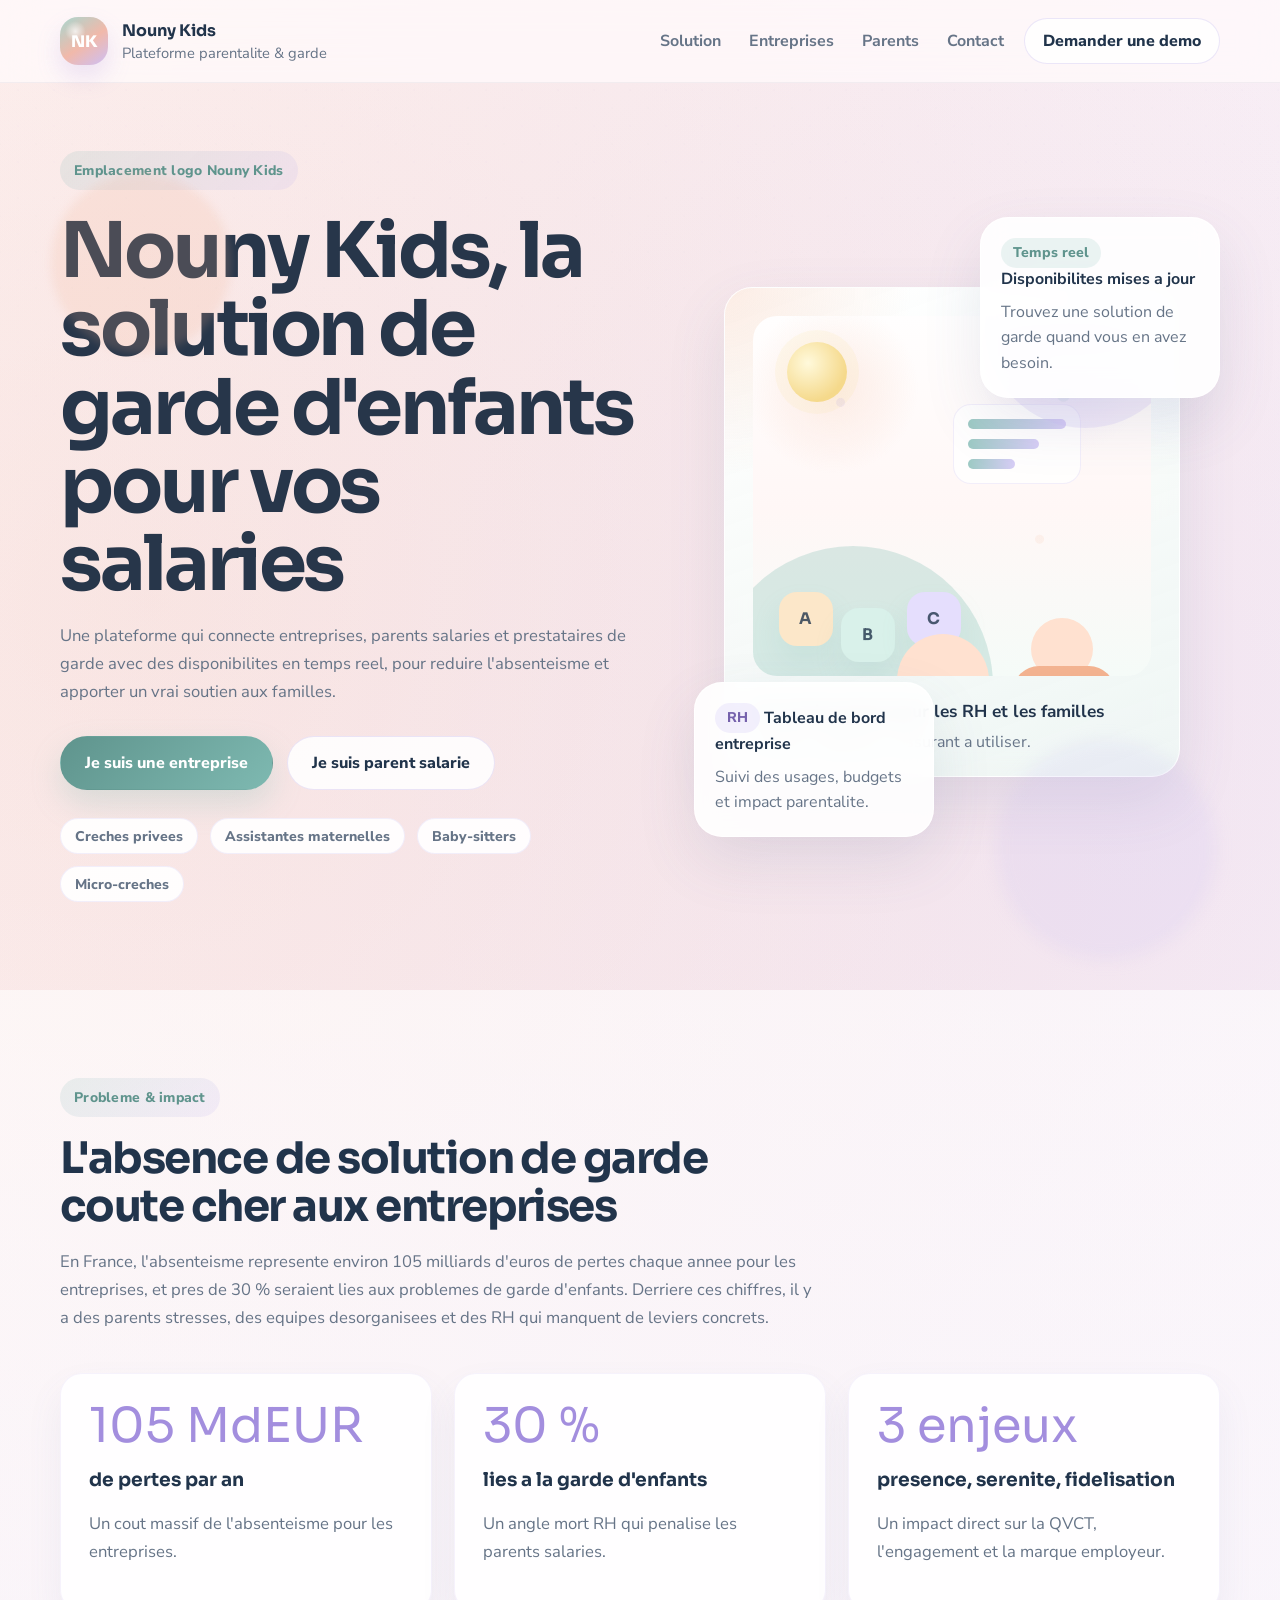
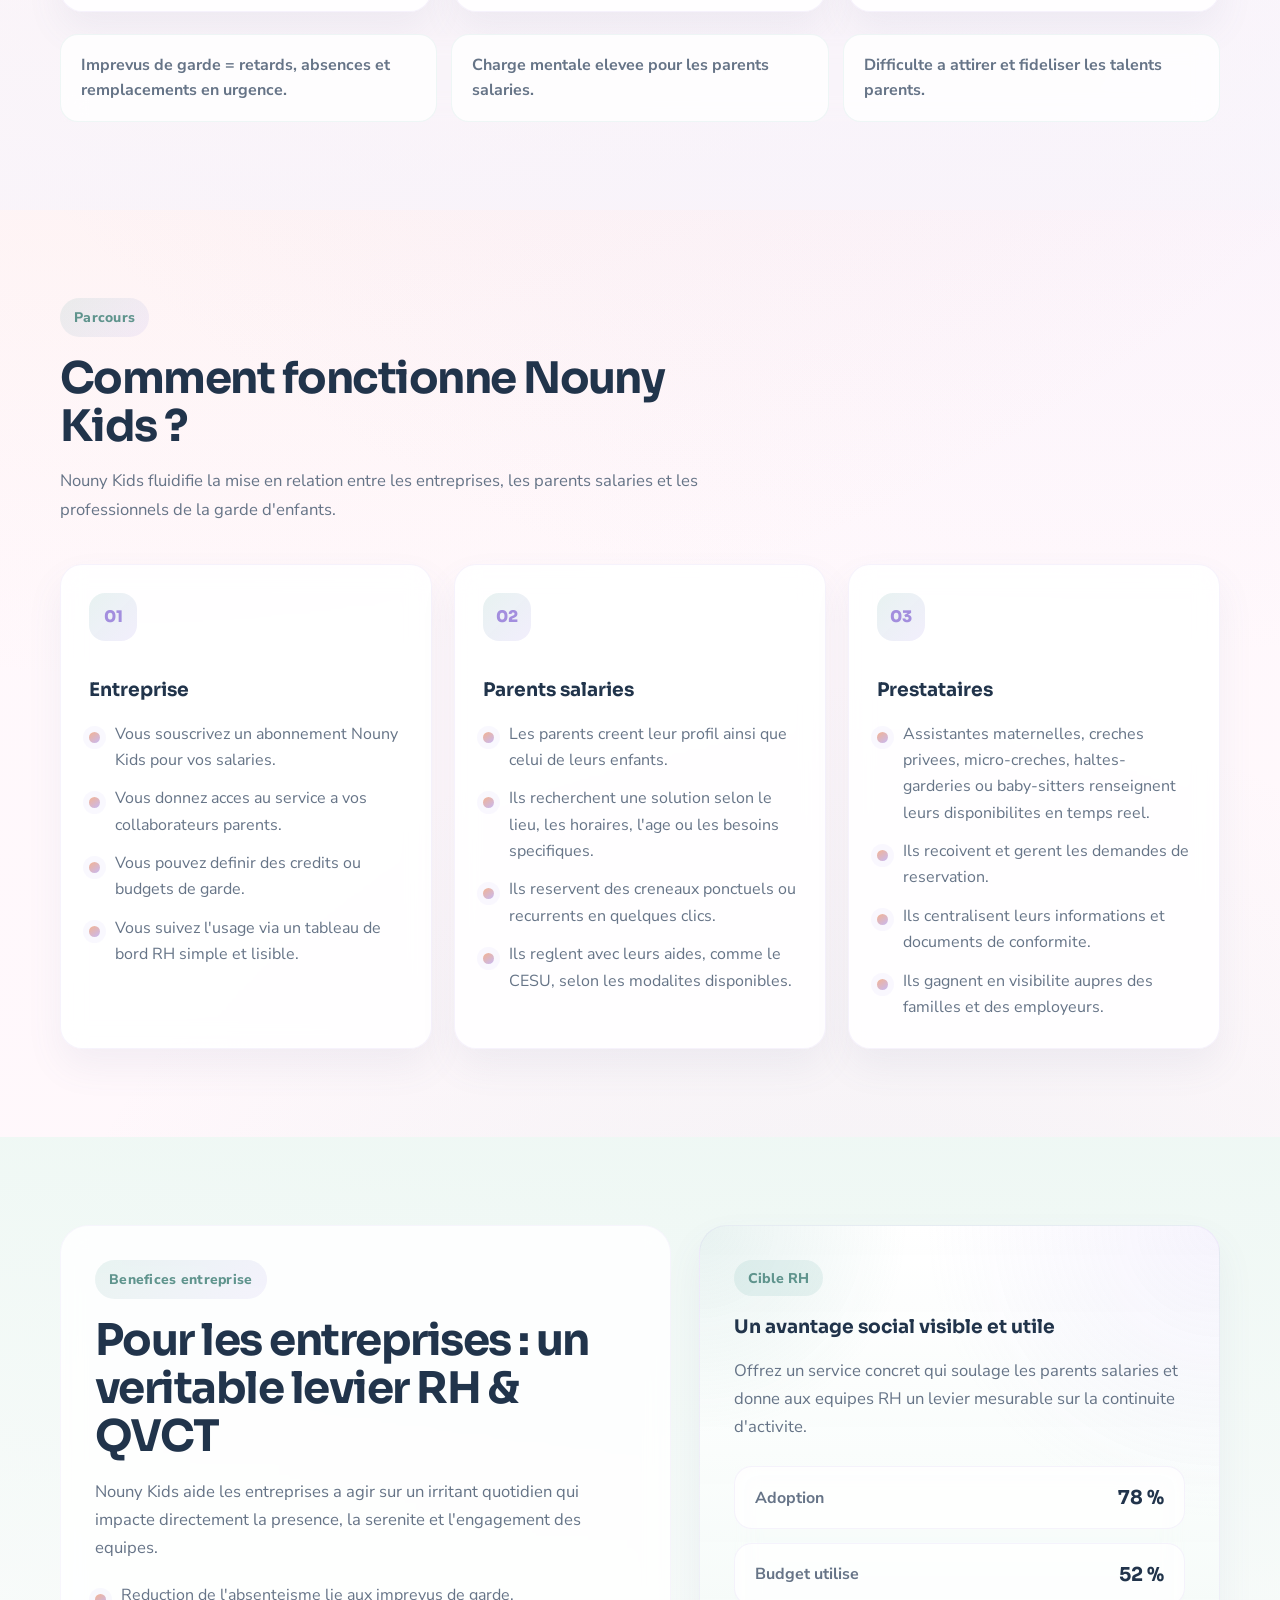
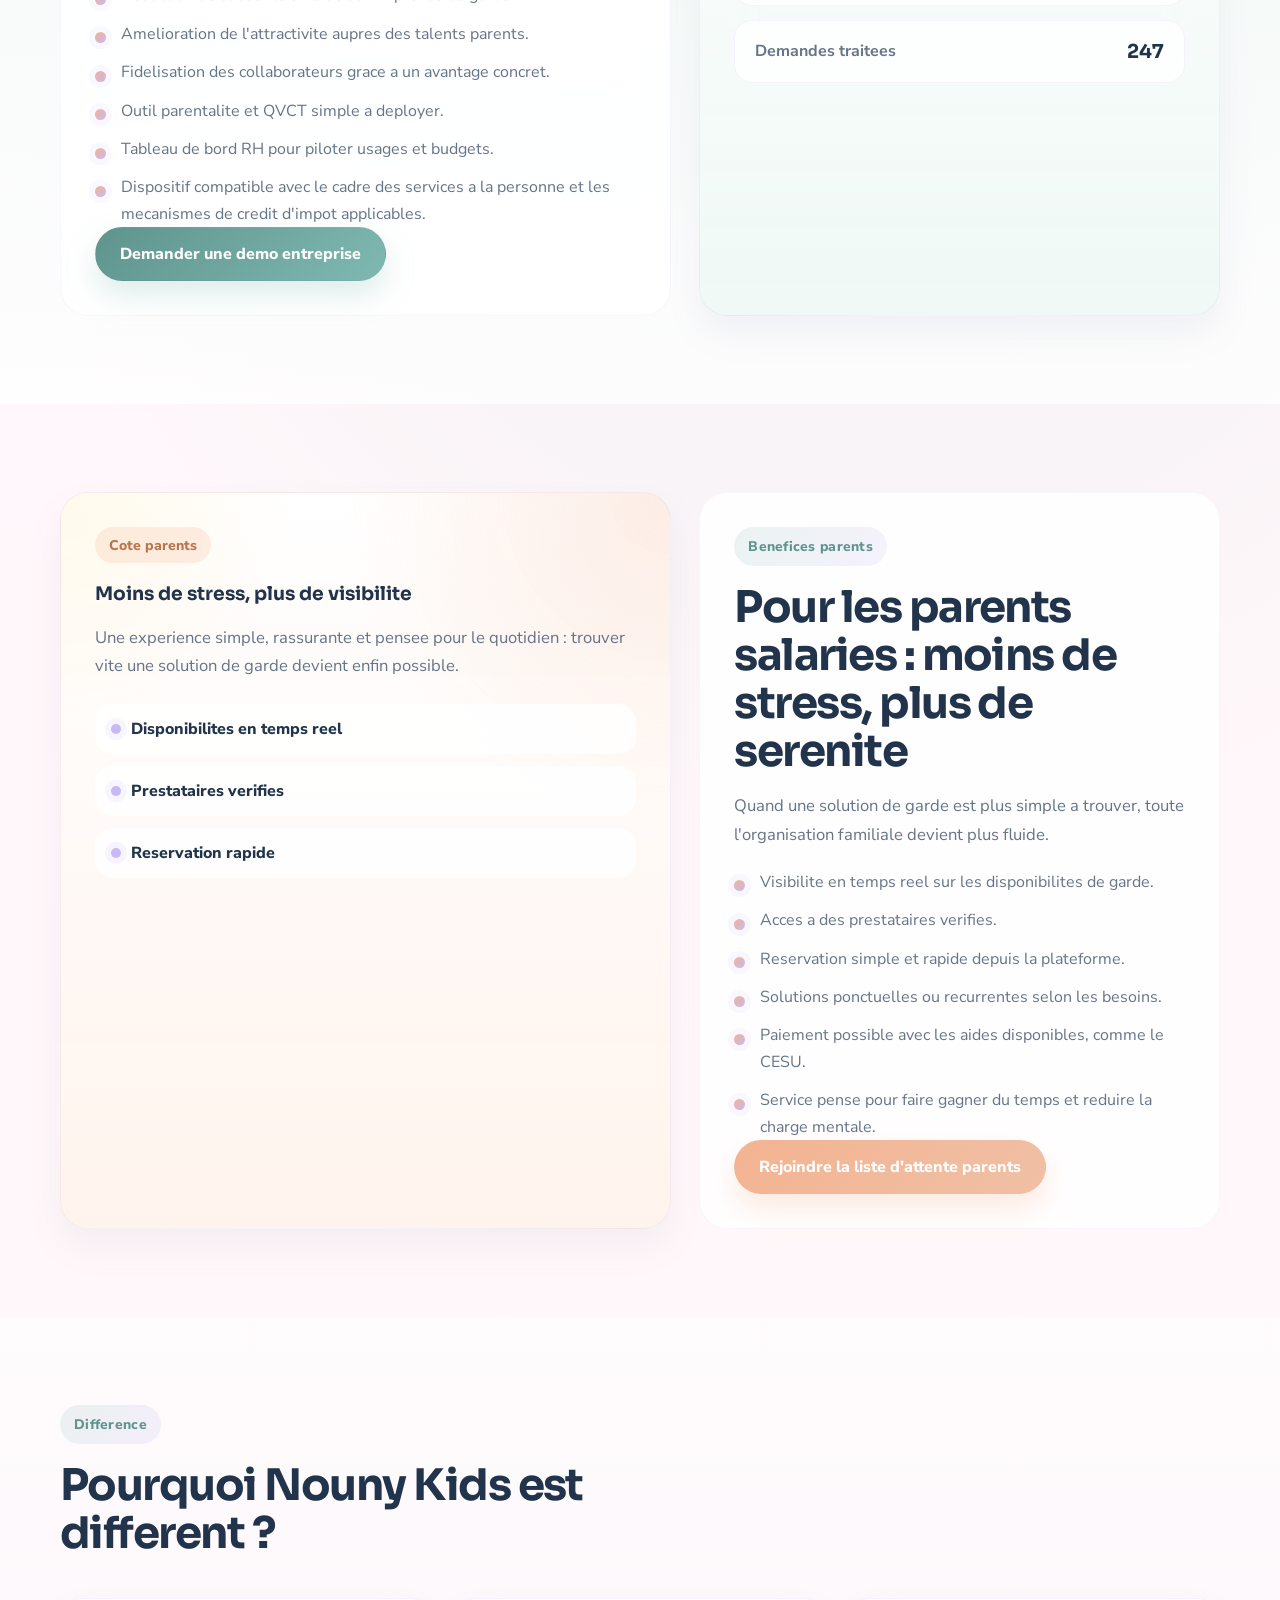
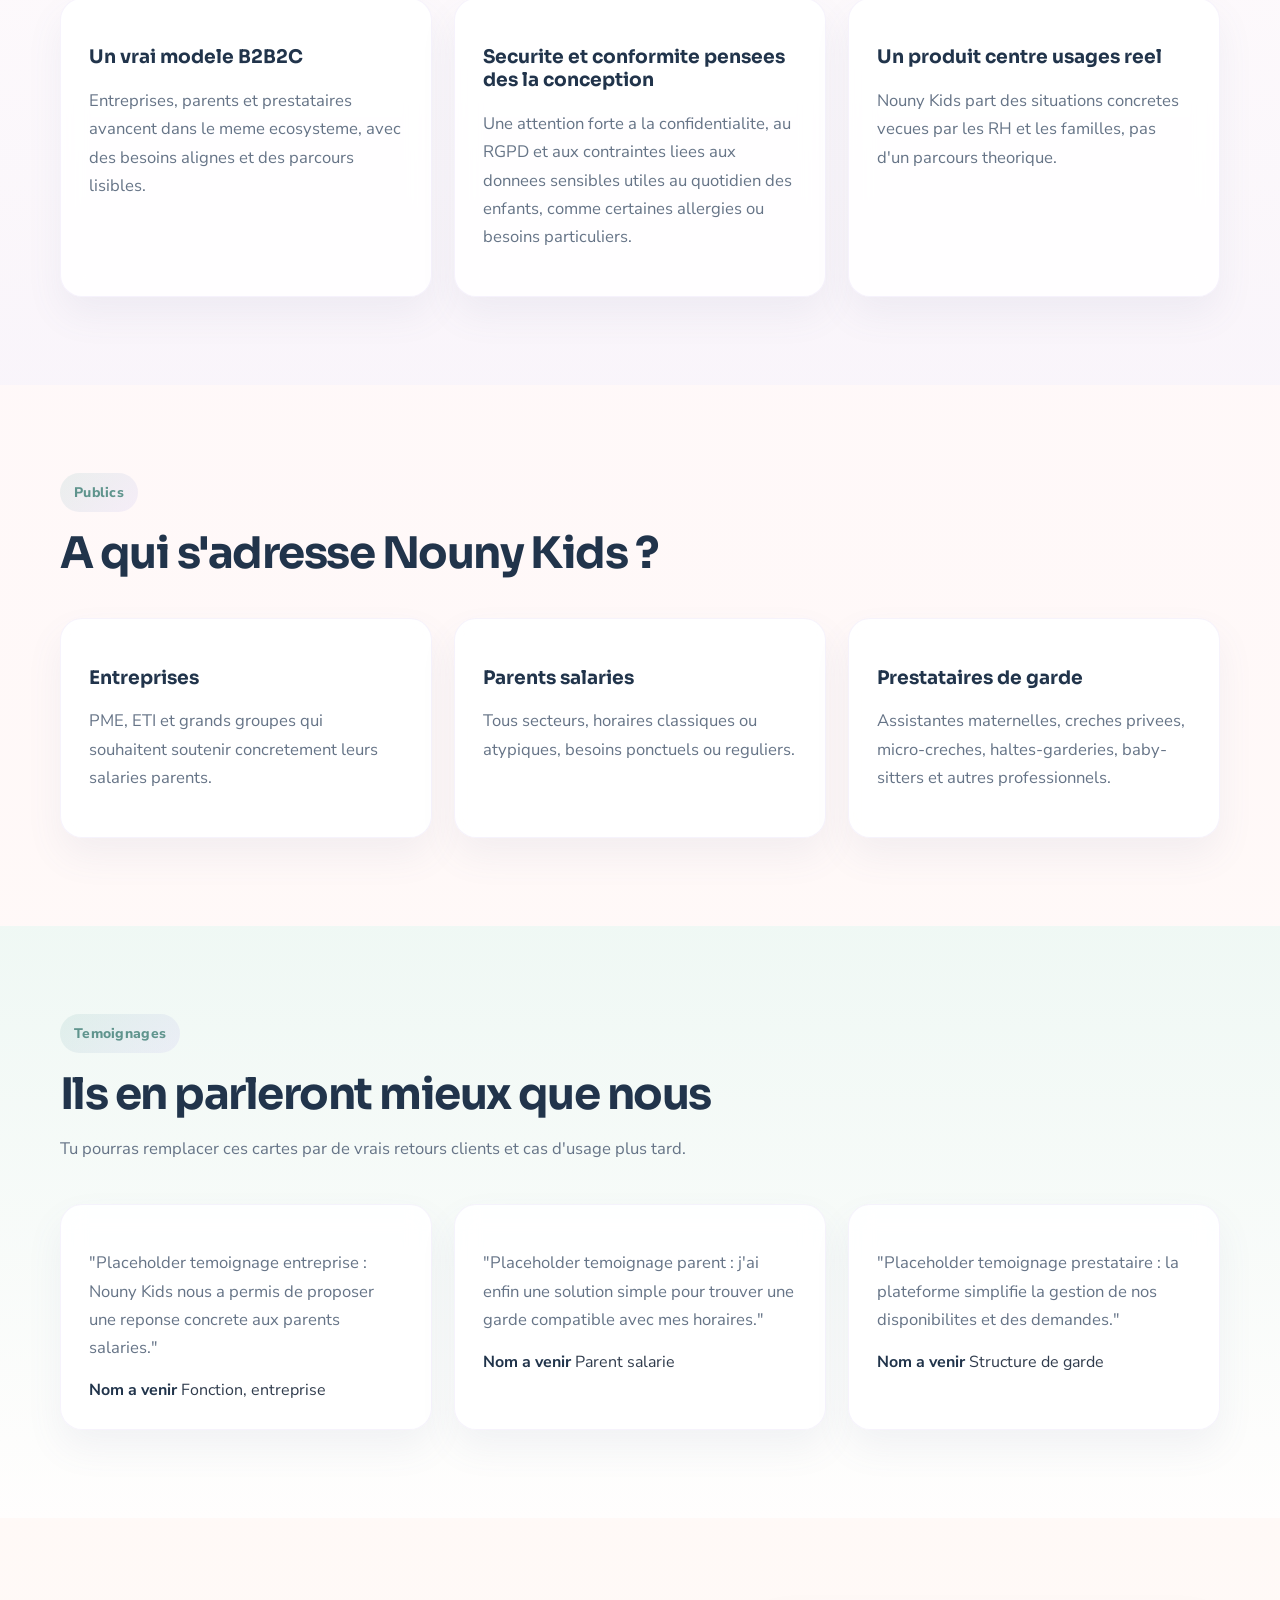
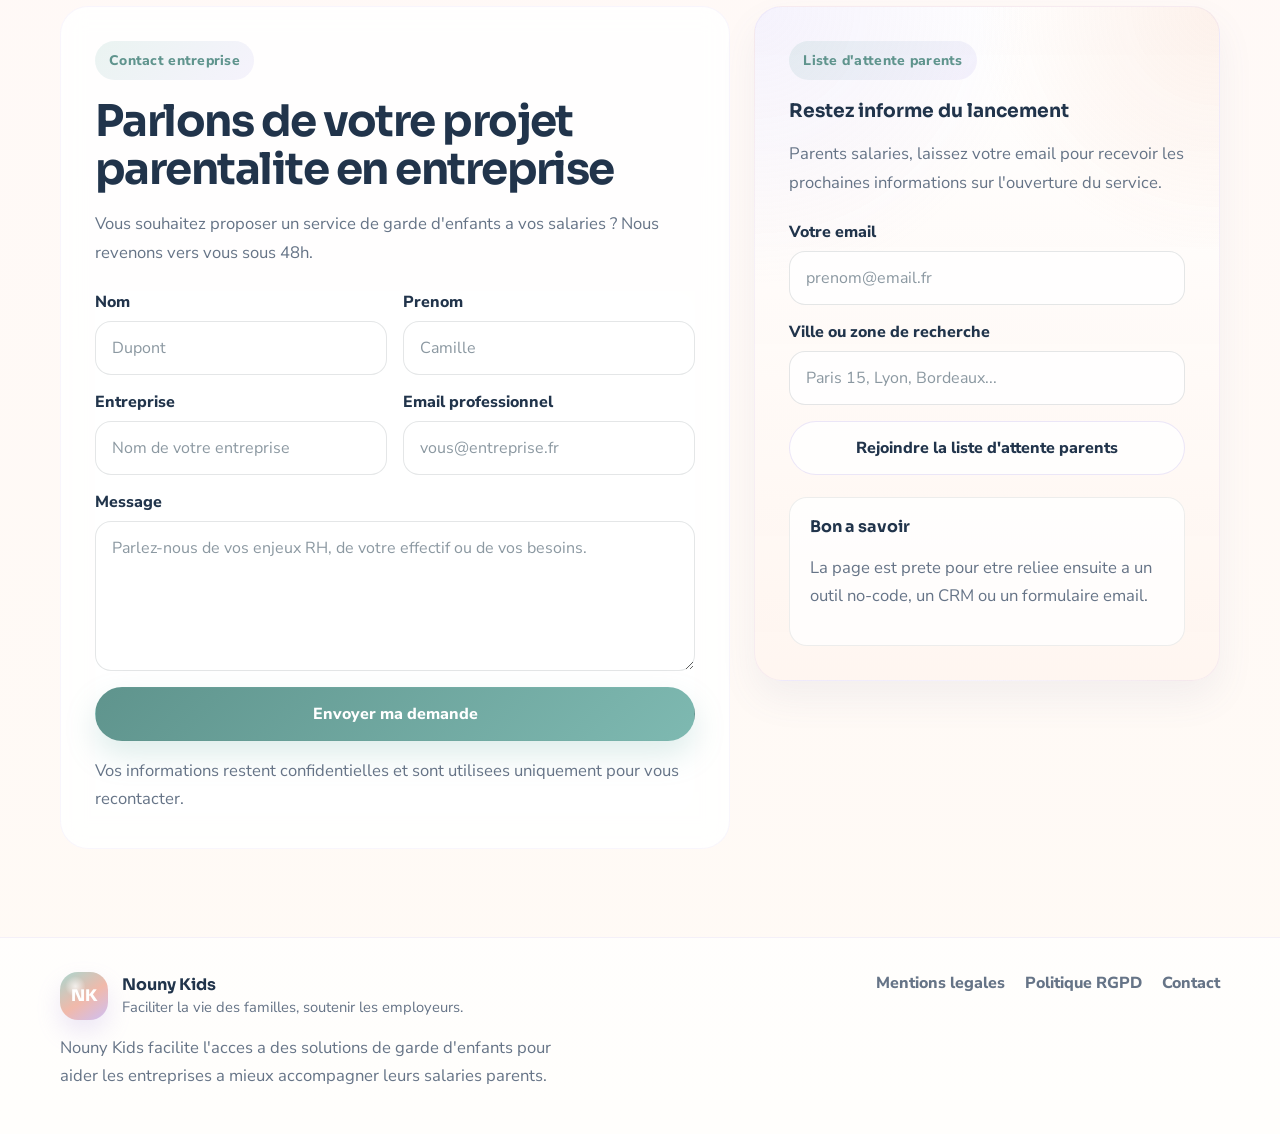
==== commit bb17cd2f: "Refresh landing art direction" ====
--- a/index.html
+++ b/index.html
@@ -84,6 +84,16 @@
           <div class="hero-visual" aria-hidden="true">
             <div class="visual-card visual-card-main">
               <div class="family-scene">
+                <span class="scene-sun"></span>
+                <span class="scene-cloud"></span>
+                <div class="office-board">
+                  <span></span>
+                  <span></span>
+                  <span></span>
+                </div>
+                <div class="toy-block toy-block-one">A</div>
+                <div class="toy-block toy-block-two">B</div>
+                <div class="toy-block toy-block-three">C</div>
                 <div class="parent-figure">
                   <span class="face"></span>
                   <span class="body"></span>
--- a/styles.css
+++ b/styles.css
@@ -1,20 +1,23 @@
 :root {
-  --bg: #fffdf9;
-  --surface: rgba(255, 255, 255, 0.84);
+  --bg: #fffafc;
+  --surface: rgba(255, 255, 255, 0.88);
   --surface-strong: #ffffff;
-  --surface-muted: #f6f3ef;
-  --surface-tint: #eef7f2;
-  --surface-peach: #fff2e7;
-  --text: #20313a;
-  --text-soft: #53656e;
-  --title: #14313c;
+  --surface-muted: #f8f4fb;
+  --surface-tint: #eef8f4;
+  --surface-peach: #fff3ec;
+  --surface-sky: #eef5ff;
+  --surface-butter: #fff8da;
+  --text: #2f3b4c;
+  --text-soft: #667487;
+  --title: #21344b;
   --line: rgba(32, 49, 58, 0.1);
-  --primary: #2b8f83;
-  --primary-dark: #1f7066;
-  --secondary: #f3a26b;
-  --secondary-dark: #d18353;
-  --accent: #7dc7bc;
-  --shadow: 0 24px 60px rgba(26, 58, 61, 0.12);
+  --primary: #7eb9b1;
+  --primary-dark: #5f948d;
+  --secondary: #f3b391;
+  --secondary-dark: #df9973;
+  --accent: #c7b9f3;
+  --accent-strong: #a38ede;
+  --shadow: 0 24px 60px rgba(85, 102, 136, 0.12);
   --radius-xl: 28px;
   --radius-lg: 22px;
   --radius-md: 18px;
@@ -37,9 +40,23 @@
   font-family: "Nunito Sans", sans-serif;
   color: var(--text);
   background:
-    radial-gradient(circle at top left, rgba(243, 162, 107, 0.18), transparent 28%),
-    radial-gradient(circle at 85% 8%, rgba(125, 199, 188, 0.2), transparent 30%),
-    linear-gradient(180deg, #fffdf9 0%, #fff8f2 100%);
+    radial-gradient(circle at 12% 8%, rgba(243, 179, 145, 0.24), transparent 24%),
+    radial-gradient(circle at 88% 10%, rgba(199, 185, 243, 0.24), transparent 22%),
+    radial-gradient(circle at 68% 42%, rgba(126, 185, 177, 0.12), transparent 20%),
+    linear-gradient(180deg, #fffafd 0%, #fff7fb 48%, #fffaf5 100%);
+}
+
+body::before {
+  content: "";
+  position: fixed;
+  inset: 0;
+  pointer-events: none;
+  background-image:
+    radial-gradient(rgba(163, 142, 222, 0.09) 1px, transparent 1px),
+    radial-gradient(rgba(126, 185, 177, 0.08) 1px, transparent 1px);
+  background-position: 0 0, 18px 18px;
+  background-size: 36px 36px;
+  mask-image: linear-gradient(180deg, rgba(0, 0, 0, 0.24), transparent 68%);
 }
 
 img {
@@ -68,11 +85,11 @@
 }
 
 .section-muted {
-  background: linear-gradient(180deg, rgba(255, 255, 255, 0.55), rgba(246, 243, 239, 0.8));
+  background: linear-gradient(180deg, rgba(255, 255, 255, 0.58), rgba(248, 244, 251, 0.82));
 }
 
 .section-tint {
-  background: linear-gradient(180deg, rgba(238, 247, 242, 0.9), rgba(255, 255, 255, 0.76));
+  background: linear-gradient(180deg, rgba(238, 248, 244, 0.92), rgba(255, 255, 255, 0.78));
 }
 
 .site-header {
@@ -80,8 +97,8 @@
   top: 0;
   z-index: 20;
   backdrop-filter: blur(18px);
-  background: rgba(255, 253, 249, 0.72);
-  border-bottom: 1px solid rgba(32, 49, 58, 0.06);
+  background: rgba(255, 250, 252, 0.76);
+  border-bottom: 1px solid rgba(99, 116, 135, 0.08);
 }
 
 .header-inner {
@@ -104,11 +121,13 @@
   width: 48px;
   height: 48px;
   border-radius: 18px;
-  background: linear-gradient(145deg, var(--primary), #91d6cc);
+  background:
+    radial-gradient(circle at 32% 30%, rgba(255, 255, 255, 0.72), transparent 22%),
+    linear-gradient(145deg, #a9d6cf, #f1b9aa 54%, #cdbff5);
   color: #fff;
   font-family: "Sora", sans-serif;
   font-weight: 800;
-  box-shadow: 0 12px 24px rgba(43, 143, 131, 0.22);
+  box-shadow: 0 12px 24px rgba(163, 142, 222, 0.2);
 }
 
 .brand-text {
@@ -158,7 +177,7 @@
   padding: 0;
   border: 0;
   border-radius: 16px;
-  background: rgba(43, 143, 131, 0.1);
+  background: rgba(126, 185, 177, 0.16);
   cursor: pointer;
 }
 
@@ -193,9 +212,9 @@
 }
 
 .button-primary {
-  background: var(--primary);
+  background: linear-gradient(135deg, var(--primary-dark), var(--primary));
   color: #fff;
-  box-shadow: 0 14px 30px rgba(43, 143, 131, 0.24);
+  box-shadow: 0 14px 30px rgba(126, 185, 177, 0.26);
 }
 
 .button-primary:hover,
@@ -204,9 +223,9 @@
 }
 
 .button-secondary {
-  background: rgba(255, 255, 255, 0.76);
+  background: rgba(255, 255, 255, 0.86);
   color: var(--title);
-  border-color: rgba(32, 49, 58, 0.1);
+  border-color: rgba(163, 142, 222, 0.22);
 }
 
 .button-secondary:hover,
@@ -216,10 +235,10 @@
 }
 
 .button-secondary-strong {
-  background: var(--secondary);
+  background: linear-gradient(135deg, var(--secondary), #f0c0a5);
   color: #fff;
   border-color: transparent;
-  box-shadow: 0 14px 30px rgba(243, 162, 107, 0.26);
+  box-shadow: 0 14px 30px rgba(243, 179, 145, 0.28);
 }
 
 .button-secondary-strong:hover,
@@ -238,6 +257,33 @@
 
 .hero {
   padding-top: 68px;
+  position: relative;
+}
+
+.hero::before,
+.hero::after {
+  content: "";
+  position: absolute;
+  border-radius: 999px;
+  pointer-events: none;
+}
+
+.hero::before {
+  width: 180px;
+  height: 180px;
+  top: 90px;
+  left: 4%;
+  background: rgba(243, 179, 145, 0.18);
+  filter: blur(4px);
+}
+
+.hero::after {
+  width: 220px;
+  height: 220px;
+  right: 5%;
+  bottom: 30px;
+  background: rgba(199, 185, 243, 0.16);
+  filter: blur(8px);
 }
 
 .hero-grid {
@@ -253,7 +299,7 @@
   gap: 10px;
   padding: 10px 14px;
   border-radius: 999px;
-  background: rgba(43, 143, 131, 0.1);
+  background: linear-gradient(135deg, rgba(126, 185, 177, 0.16), rgba(199, 185, 243, 0.18));
   color: var(--primary-dark);
   font-weight: 800;
   font-size: 0.87rem;
@@ -262,7 +308,7 @@
 
 .hero-copy h1 {
   margin: 22px 0 18px;
-  color: var(--title);
+  color: #27364a;
   font-size: clamp(2.8rem, 6vw, 4.9rem);
   line-height: 1.02;
   letter-spacing: -0.04em;
@@ -306,8 +352,8 @@
   min-height: 36px;
   padding: 0 14px;
   border-radius: 999px;
-  background: rgba(255, 255, 255, 0.86);
-  border: 1px solid rgba(32, 49, 58, 0.08);
+  background: rgba(255, 255, 255, 0.92);
+  border: 1px solid rgba(163, 142, 222, 0.14);
   color: var(--text-soft);
   font-weight: 800;
   font-size: 0.88rem;
@@ -321,8 +367,8 @@
 .visual-card {
   position: absolute;
   border-radius: var(--radius-xl);
-  background: rgba(255, 255, 255, 0.86);
-  border: 1px solid rgba(255, 255, 255, 0.74);
+  background: rgba(255, 255, 255, 0.9);
+  border: 1px solid rgba(255, 255, 255, 0.84);
   box-shadow: var(--shadow);
 }
 
@@ -330,8 +376,9 @@
   inset: 70px 40px 60px 30px;
   padding: 28px;
   background:
-    radial-gradient(circle at top left, rgba(243, 162, 107, 0.2), transparent 32%),
-    linear-gradient(160deg, rgba(255, 255, 255, 0.98), rgba(238, 247, 242, 0.88));
+    radial-gradient(circle at top left, rgba(243, 179, 145, 0.24), transparent 28%),
+    radial-gradient(circle at top right, rgba(199, 185, 243, 0.18), transparent 26%),
+    linear-gradient(160deg, rgba(255, 255, 255, 0.98), rgba(238, 248, 244, 0.88));
 }
 
 .family-scene {
@@ -339,8 +386,9 @@
   height: 360px;
   border-radius: 24px;
   background:
-    linear-gradient(180deg, rgba(125, 199, 188, 0.18), rgba(243, 162, 107, 0.15)),
-    linear-gradient(180deg, #ffffff, #f8f6f2);
+    radial-gradient(circle at 20% 20%, rgba(243, 179, 145, 0.22), transparent 20%),
+    radial-gradient(circle at 78% 14%, rgba(199, 185, 243, 0.22), transparent 20%),
+    linear-gradient(180deg, #fffefe, #fff7f6 54%, #f5fbf8);
   overflow: hidden;
 }
 
@@ -356,7 +404,7 @@
   height: 280px;
   left: -40px;
   bottom: -150px;
-  background: rgba(125, 199, 188, 0.28);
+  background: rgba(126, 185, 177, 0.28);
 }
 
 .family-scene::after {
@@ -364,7 +412,92 @@
   height: 200px;
   right: -34px;
   top: -88px;
-  background: rgba(243, 162, 107, 0.24);
+  background: rgba(199, 185, 243, 0.24);
+}
+
+.scene-sun,
+.scene-cloud {
+  position: absolute;
+  border-radius: 999px;
+}
+
+.scene-sun {
+  width: 60px;
+  height: 60px;
+  top: 26px;
+  left: 34px;
+  background: radial-gradient(circle at 35% 35%, #fff9db, #f5d98b 70%);
+  box-shadow: 0 0 0 12px rgba(245, 217, 139, 0.12);
+}
+
+.scene-cloud {
+  width: 102px;
+  height: 34px;
+  top: 36px;
+  right: 34px;
+  background: rgba(255, 255, 255, 0.88);
+  box-shadow:
+    20px -10px 0 4px rgba(255, 255, 255, 0.88),
+    52px 0 0 -2px rgba(255, 255, 255, 0.88);
+}
+
+.office-board {
+  position: absolute;
+  top: 88px;
+  right: 70px;
+  display: grid;
+  gap: 10px;
+  width: 128px;
+  padding: 14px;
+  border-radius: 18px;
+  background: rgba(255, 255, 255, 0.76);
+  border: 1px solid rgba(163, 142, 222, 0.14);
+}
+
+.office-board span {
+  display: block;
+  height: 10px;
+  border-radius: 999px;
+  background: linear-gradient(90deg, rgba(126, 185, 177, 0.76), rgba(199, 185, 243, 0.7));
+}
+
+.office-board span:nth-child(2) {
+  width: 72%;
+}
+
+.office-board span:nth-child(3) {
+  width: 48%;
+}
+
+.toy-block {
+  position: absolute;
+  bottom: 30px;
+  display: grid;
+  place-items: center;
+  width: 54px;
+  height: 54px;
+  border-radius: 18px;
+  color: rgba(33, 52, 75, 0.8);
+  font-family: "Sora", sans-serif;
+  font-size: 1rem;
+  font-weight: 700;
+  box-shadow: 0 16px 28px rgba(126, 185, 177, 0.14);
+}
+
+.toy-block-one {
+  left: 26px;
+  background: #fce7c9;
+}
+
+.toy-block-two {
+  left: 88px;
+  bottom: 14px;
+  background: #d9f1ea;
+}
+
+.toy-block-three {
+  left: 154px;
+  background: #e5defd;
 }
 
 .parent-figure,
@@ -386,7 +519,7 @@
 .child-figure .face {
   display: block;
   border-radius: 999px;
-  background: #ffd8bf;
+  background: #ffe1d0;
   position: absolute;
 }
 
@@ -415,23 +548,23 @@
   width: 144px;
   height: 188px;
   top: 72px;
-  background: linear-gradient(180deg, #2b8f83, #1e6f68);
+  background: linear-gradient(180deg, #80bab2, #679e96);
 }
 
 .child-figure .body {
   width: 102px;
   height: 132px;
   top: 48px;
-  background: linear-gradient(180deg, #f3a26b, #db8350);
+  background: linear-gradient(180deg, #f3b391, #e59c74);
 }
 
 .scene-dots {
   position: absolute;
   inset: 0;
   background-image:
-    radial-gradient(circle at 22% 24%, rgba(32, 49, 58, 0.08) 0 4px, transparent 5px),
-    radial-gradient(circle at 78% 22%, rgba(32, 49, 58, 0.06) 0 6px, transparent 7px),
-    radial-gradient(circle at 72% 62%, rgba(32, 49, 58, 0.06) 0 4px, transparent 5px);
+    radial-gradient(circle at 22% 24%, rgba(163, 142, 222, 0.12) 0 4px, transparent 5px),
+    radial-gradient(circle at 78% 22%, rgba(126, 185, 177, 0.12) 0 6px, transparent 7px),
+    radial-gradient(circle at 72% 62%, rgba(243, 179, 145, 0.12) 0 4px, transparent 5px);
 }
 
 .visual-caption {
@@ -487,14 +620,14 @@
   justify-self: start;
   min-height: 30px;
   padding: 0 12px;
-  background: rgba(43, 143, 131, 0.12);
+  background: rgba(126, 185, 177, 0.16);
   color: var(--primary-dark);
   border: 0;
 }
 
 .mini-pill-alt {
-  background: rgba(243, 162, 107, 0.18);
-  color: #aa602f;
+  background: rgba(199, 185, 243, 0.22);
+  color: #7561ac;
 }
 
 .section-heading {
@@ -552,14 +685,14 @@
 .waitlist-card {
   padding: 28px;
   border-radius: var(--radius-lg);
-  background: rgba(255, 255, 255, 0.84);
-  border: 1px solid rgba(32, 49, 58, 0.08);
-  box-shadow: 0 16px 34px rgba(20, 49, 60, 0.06);
+  background: rgba(255, 255, 255, 0.88);
+  border: 1px solid rgba(163, 142, 222, 0.1);
+  box-shadow: 0 18px 36px rgba(108, 119, 154, 0.08);
 }
 
 .stat-value {
   display: block;
-  color: var(--primary-dark);
+  color: var(--accent-strong);
   font-family: "Sora", sans-serif;
   font-size: clamp(2rem, 4vw, 3rem);
   line-height: 1;
@@ -576,8 +709,8 @@
 .impact-strip div {
   padding: 18px 20px;
   border-radius: var(--radius-md);
-  background: rgba(255, 255, 255, 0.74);
-  border: 1px solid rgba(32, 49, 58, 0.06);
+  background: rgba(255, 255, 255, 0.82);
+  border: 1px solid rgba(126, 185, 177, 0.12);
   color: var(--text-soft);
   font-weight: 700;
   line-height: 1.55;
@@ -593,8 +726,8 @@
   width: 48px;
   height: 48px;
   border-radius: 16px;
-  background: rgba(43, 143, 131, 0.12);
-  color: var(--primary-dark);
+  background: linear-gradient(135deg, rgba(126, 185, 177, 0.18), rgba(199, 185, 243, 0.24));
+  color: var(--accent-strong);
   font-family: "Sora", sans-serif;
   font-weight: 800;
   margin-bottom: 18px;
@@ -626,8 +759,8 @@
   width: 11px;
   height: 11px;
   border-radius: 999px;
-  background: linear-gradient(145deg, var(--primary), var(--accent));
-  box-shadow: 0 0 0 6px rgba(43, 143, 131, 0.08);
+  background: linear-gradient(145deg, var(--secondary), var(--accent));
+  box-shadow: 0 0 0 6px rgba(199, 185, 243, 0.1);
 }
 
 .split-layout {
@@ -645,32 +778,34 @@
 }
 
 .content-panel {
-  background: rgba(255, 255, 255, 0.8);
-  border: 1px solid rgba(32, 49, 58, 0.06);
+  background: rgba(255, 255, 255, 0.84);
+  border: 1px solid rgba(163, 142, 222, 0.08);
 }
 
 .info-card {
   background:
-    radial-gradient(circle at top right, rgba(125, 199, 188, 0.18), transparent 34%),
-    linear-gradient(180deg, rgba(255, 255, 255, 0.95), rgba(238, 247, 242, 0.88));
+    radial-gradient(circle at top right, rgba(199, 185, 243, 0.16), transparent 34%),
+    radial-gradient(circle at top left, rgba(126, 185, 177, 0.18), transparent 24%),
+    linear-gradient(180deg, rgba(255, 255, 255, 0.95), rgba(238, 248, 244, 0.9));
 }
 
 .info-card-warm {
   background:
-    radial-gradient(circle at top right, rgba(243, 162, 107, 0.22), transparent 34%),
-    linear-gradient(180deg, rgba(255, 255, 255, 0.95), rgba(255, 242, 231, 0.92));
+    radial-gradient(circle at top right, rgba(243, 179, 145, 0.24), transparent 34%),
+    radial-gradient(circle at top left, rgba(255, 240, 195, 0.34), transparent 24%),
+    linear-gradient(180deg, rgba(255, 255, 255, 0.95), rgba(255, 243, 236, 0.94));
 }
 
 .info-chip {
   width: max-content;
-  background: rgba(43, 143, 131, 0.12);
+  background: rgba(126, 185, 177, 0.16);
   color: var(--primary-dark);
   border: 0;
 }
 
 .info-chip-soft {
-  background: rgba(243, 162, 107, 0.18);
-  color: #aa602f;
+  background: rgba(243, 179, 145, 0.22);
+  color: #b67650;
 }
 
 .dashboard-mockup {
@@ -685,8 +820,8 @@
   align-items: center;
   padding: 18px 20px;
   border-radius: var(--radius-md);
-  background: rgba(255, 255, 255, 0.74);
-  border: 1px solid rgba(32, 49, 58, 0.06);
+  background: rgba(255, 255, 255, 0.82);
+  border: 1px solid rgba(163, 142, 222, 0.1);
 }
 
 .dashboard-mockup span {
@@ -712,7 +847,7 @@
   gap: 10px;
   padding: 14px 16px;
   border-radius: var(--radius-md);
-  background: rgba(255, 255, 255, 0.76);
+  background: rgba(255, 255, 255, 0.82);
   font-weight: 800;
   color: var(--title);
 }
@@ -722,8 +857,8 @@
   width: 10px;
   height: 10px;
   border-radius: 999px;
-  background: var(--secondary);
-  box-shadow: 0 0 0 6px rgba(243, 162, 107, 0.12);
+  background: var(--accent);
+  box-shadow: 0 0 0 6px rgba(199, 185, 243, 0.14);
 }
 
 .feature-grid,
@@ -783,8 +918,8 @@
 input:focus,
 textarea:focus {
   outline: none;
-  border-color: rgba(43, 143, 131, 0.55);
-  box-shadow: 0 0 0 4px rgba(43, 143, 131, 0.12);
+  border-color: rgba(126, 185, 177, 0.55);
+  box-shadow: 0 0 0 4px rgba(199, 185, 243, 0.16);
 }
 
 textarea {
@@ -800,8 +935,9 @@
 
 .waitlist-card {
   background:
-    radial-gradient(circle at top left, rgba(243, 162, 107, 0.18), transparent 34%),
-    linear-gradient(180deg, rgba(255, 255, 255, 0.95), rgba(255, 242, 231, 0.92));
+    radial-gradient(circle at top left, rgba(199, 185, 243, 0.18), transparent 34%),
+    radial-gradient(circle at top right, rgba(243, 179, 145, 0.18), transparent 30%),
+    linear-gradient(180deg, rgba(255, 255, 255, 0.95), rgba(255, 245, 239, 0.92));
 }
 
 .waitlist-note {
@@ -821,8 +957,8 @@
 
 .site-footer {
   padding: 34px 0 44px;
-  border-top: 1px solid rgba(32, 49, 58, 0.08);
-  background: rgba(255, 255, 255, 0.7);
+  border-top: 1px solid rgba(163, 142, 222, 0.12);
+  background: rgba(255, 255, 255, 0.76);
 }
 
 .footer-inner {
